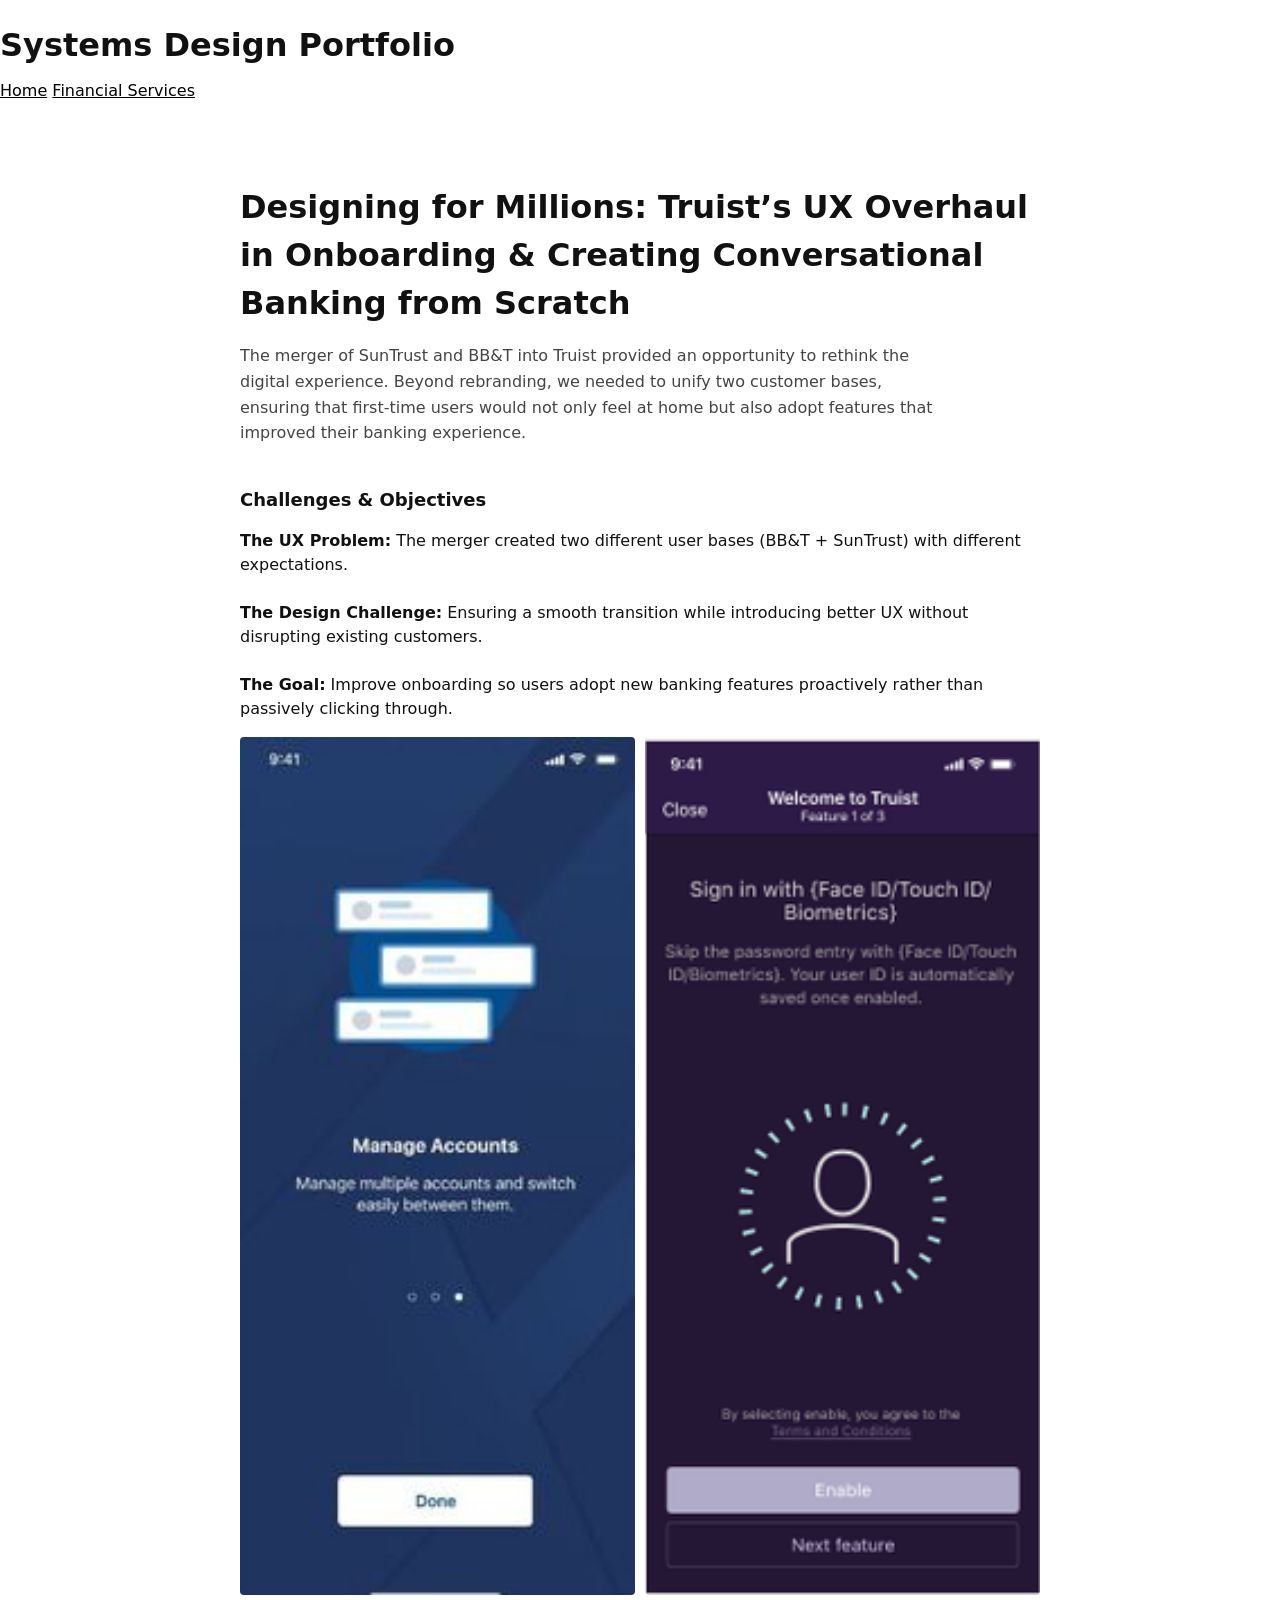
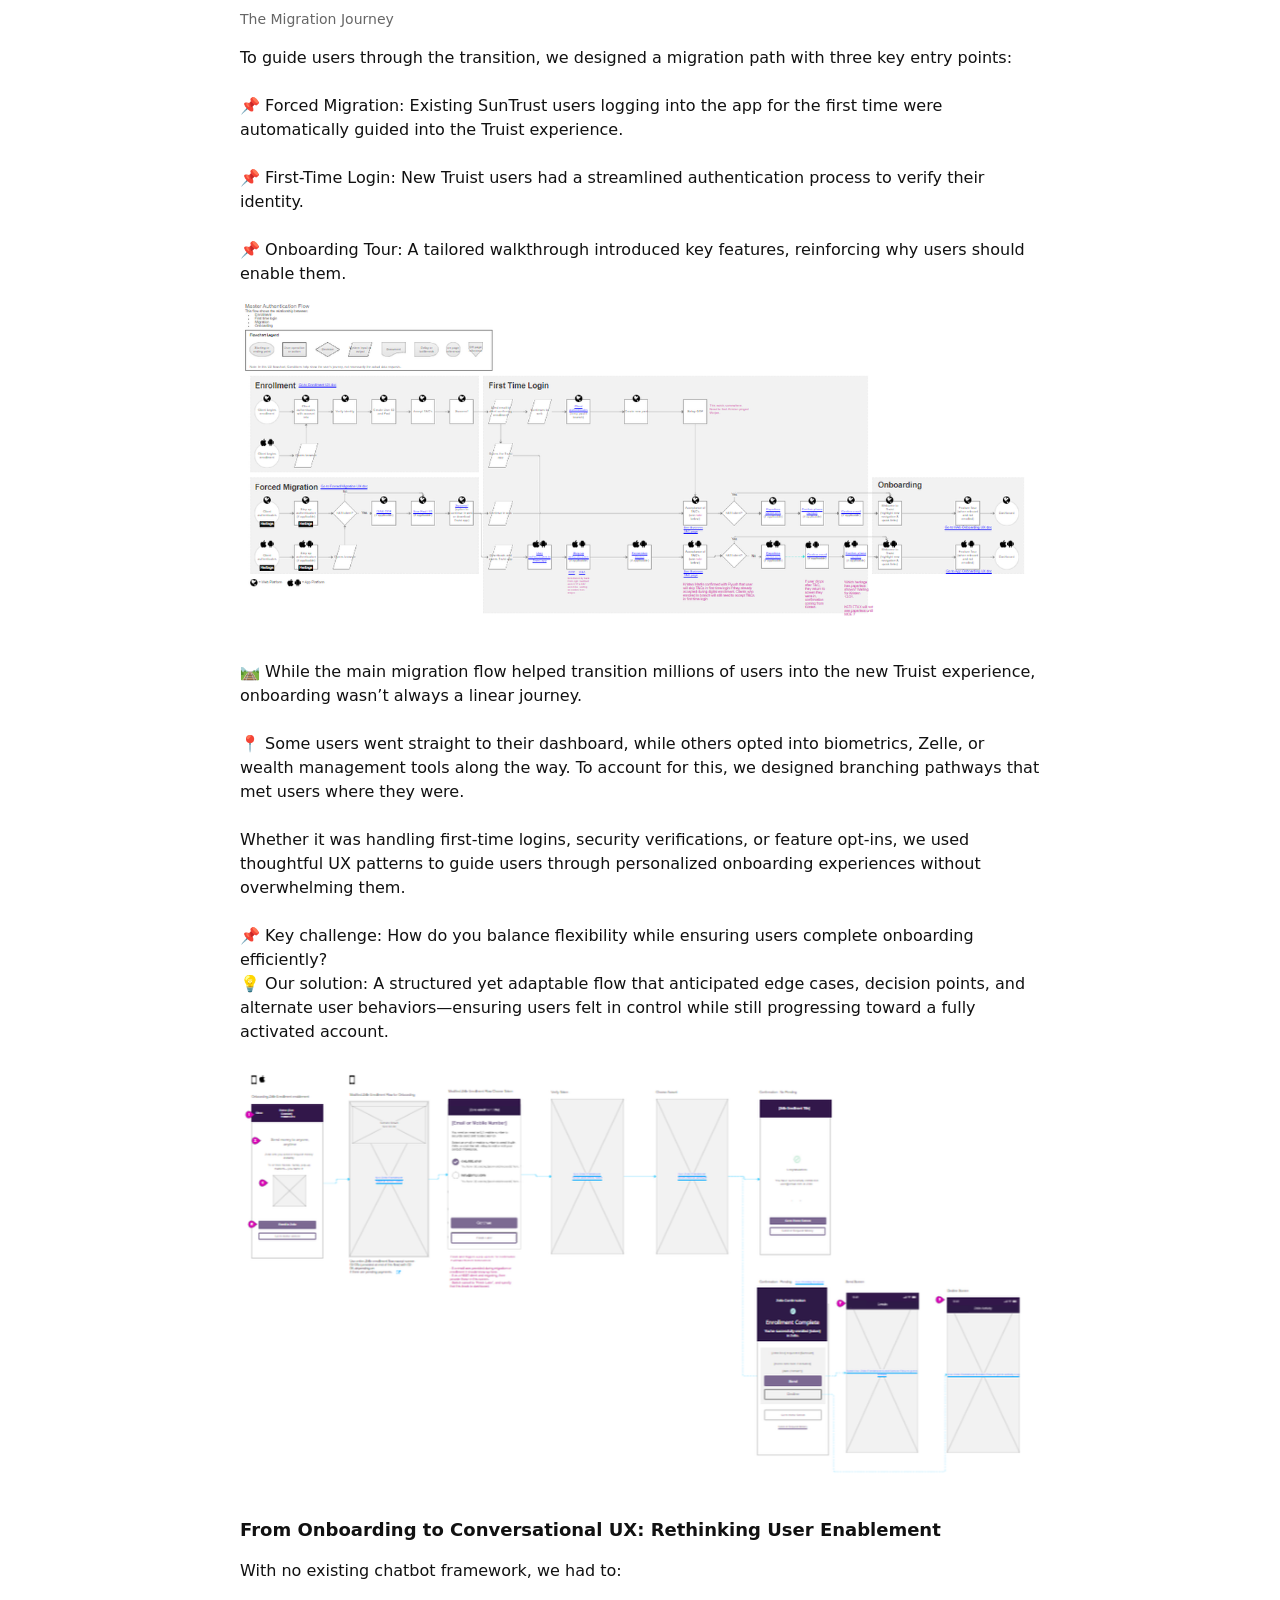
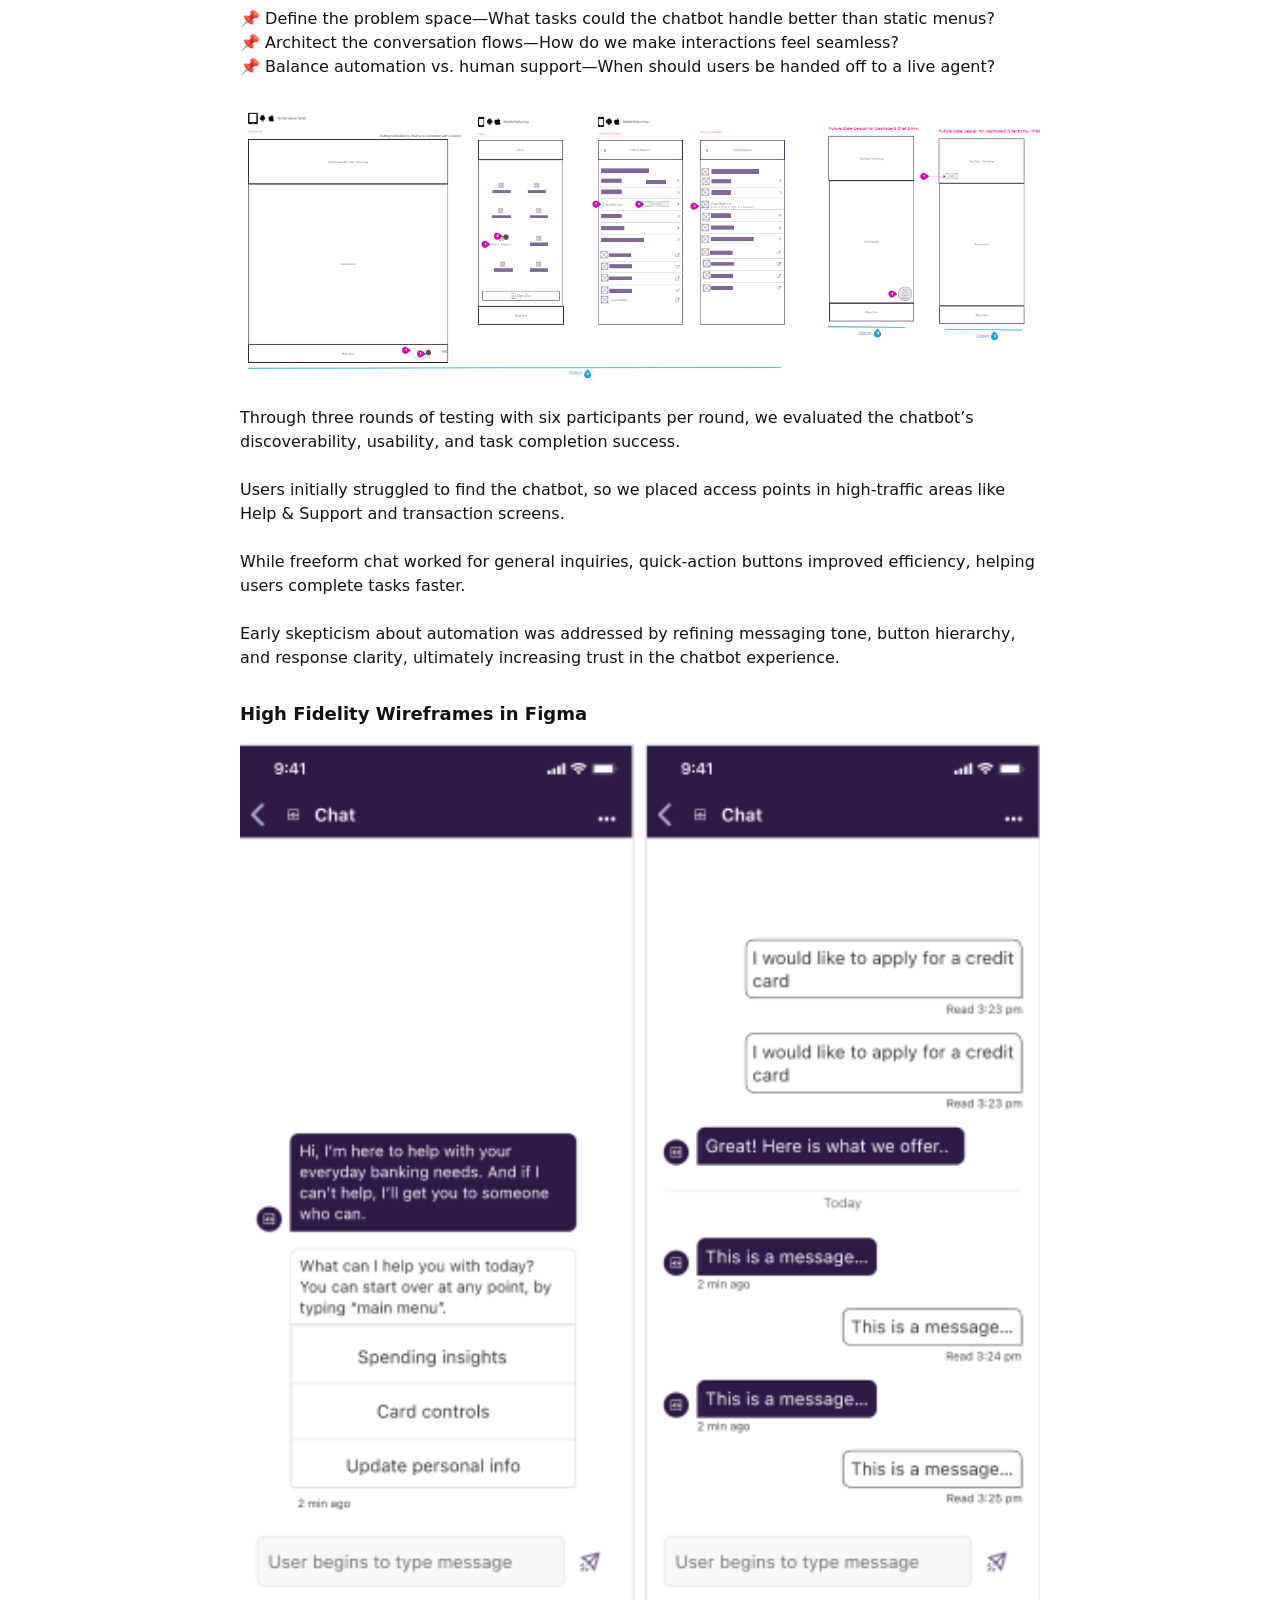
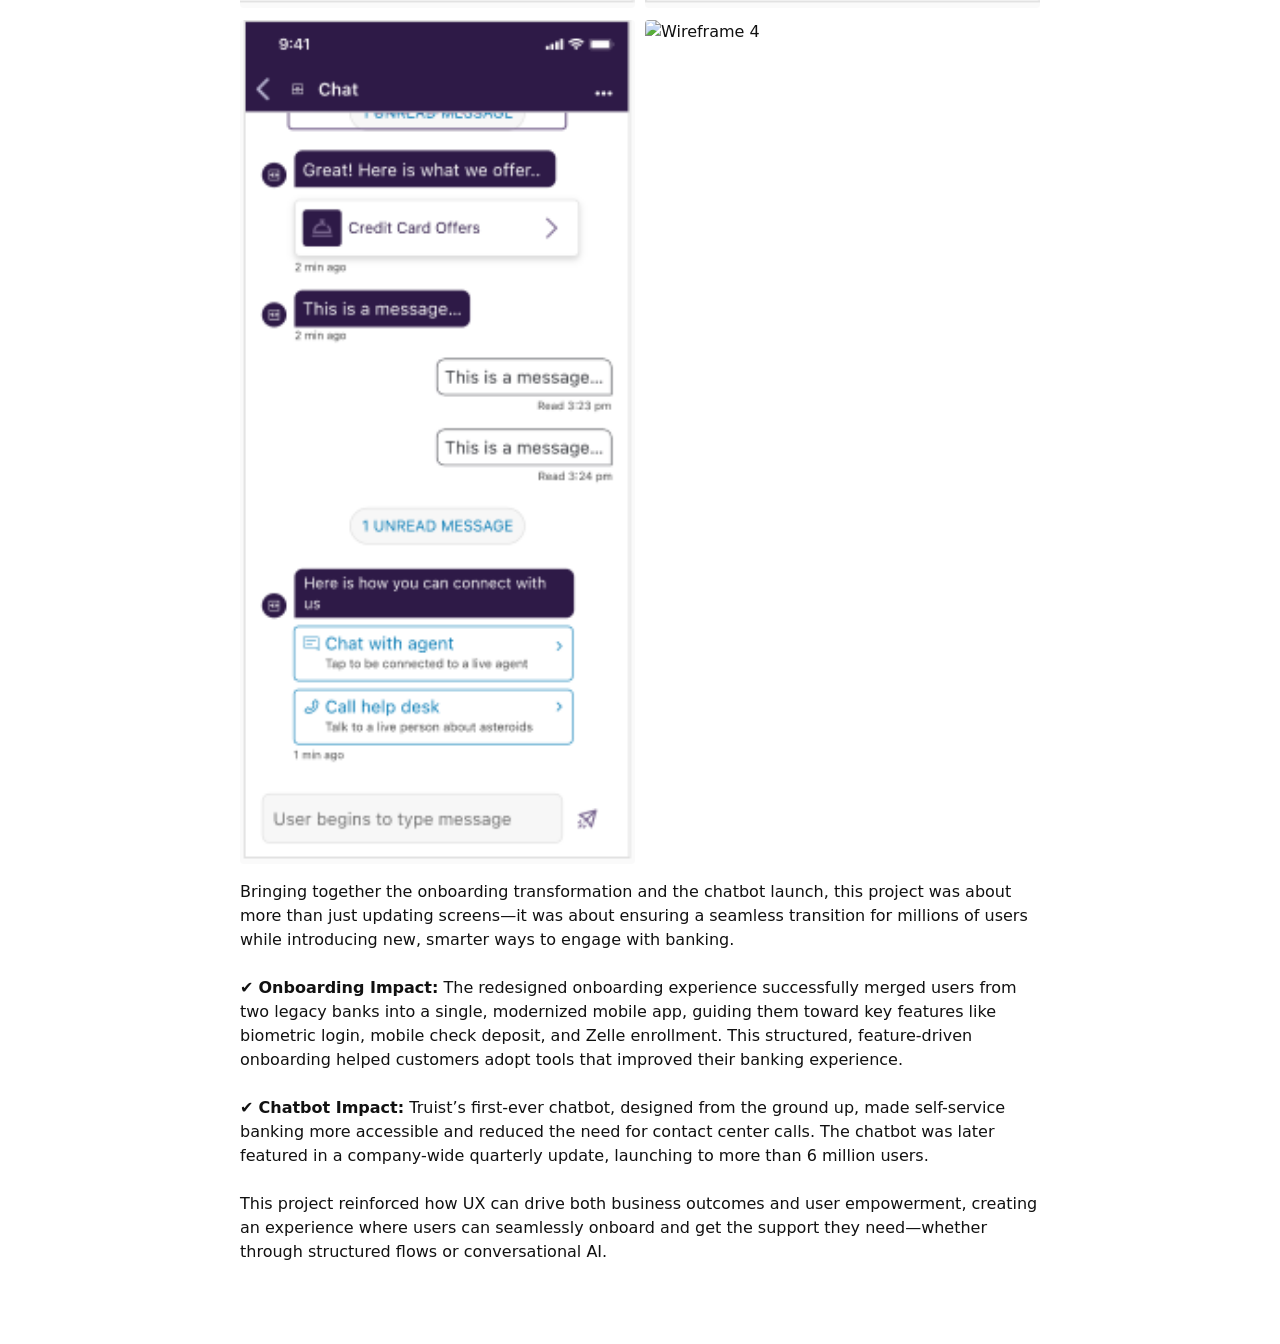
==== finserv.html @ 2030a307 "Add Truist case study structure and navigation boilerplate" ====
<!doctype html>
<html lang="en">
<head>
  <meta charset="utf-8" />
  <meta name="viewport" content="width=device-width, initial-scale=1" />
  <title>Systems Design Portfolio</title>
  <link rel="stylesheet" href="style.css" />
</head>

<body>

  <!-- GLOBAL NAV -->
  <header class="site-header">
    <div class="nav-container">
      <h1 class="logo">Systems Design Portfolio</h1>

      <nav class="nav">
        <a href="index.html">Home</a>
        <a href="finserv.html">Financial Services</a>
      </nav>
    </div>
  </header>

  <main class="container">

    <!-- TITLE -->
    <header>
      <h1>
        Designing for Millions: Truist’s UX Overhaul in Onboarding & Creating Conversational Banking from Scratch
      </h1>

      <p class="subtitle">
        The merger of SunTrust and BB&T into Truist provided an opportunity to rethink the digital experience. Beyond rebranding, we needed to unify two customer bases, ensuring that first-time users would not only feel at home but also adopt features that improved their banking experience.
      </p>
    </header>

    <!-- CHALLENGES -->
    <section>
      <h2>Challenges & Objectives</h2>

      <p>
        <strong>The UX Problem:</strong> The merger created two different user bases (BB&T + SunTrust) with different expectations.<br><br>

        <strong>The Design Challenge:</strong> Ensuring a smooth transition while introducing better UX without disrupting existing customers.<br><br>

        <strong>The Goal:</strong> Improve onboarding so users adopt new banking features proactively rather than passively clicking through.
      </p>
    </section>

    <!-- MIGRATION IMAGES -->
    <section>
      <div class="image-row">
        <img src="images/t4.PNG" alt="Truist migration flow 1">
        <img src="images/t5.PNG" alt="Truist migration flow 2">
      </div>

      <p class="muted">
        The Migration Journey
      </p>

      <p>
        To guide users through the transition, we designed a migration path with three key entry points:
        <br><br>
        📌 Forced Migration: Existing SunTrust users logging into the app for the first time were automatically guided into the Truist experience.<br><br>
        📌 First-Time Login: New Truist users had a streamlined authentication process to verify their identity.<br><br>
        📌 Onboarding Tour: A tailored walkthrough introduced key features, reinforcing why users should enable them.
      </p>
    </section>

    <!-- FULL WIDTH IMAGE -->
    <section>
      <img src="images/t6.PNG" alt="Migration system overview">

      <p>
        🛤️ While the main migration flow helped transition millions of users into the new Truist experience, onboarding wasn’t always a linear journey.

        <br><br>

        📍 Some users went straight to their dashboard, while others opted into biometrics, Zelle, or wealth management tools along the way.
        To account for this, we designed branching pathways that met users where they were.

        <br><br>

        Whether it was handling first-time logins, security verifications, or feature opt-ins, we used thoughtful UX patterns to guide users through personalized onboarding experiences without overwhelming them.

        <br><br>

        📌 Key challenge: How do you balance flexibility while ensuring users complete onboarding efficiently?<br>
        💡 Our solution: A structured yet adaptable flow that anticipated edge cases, decision points, and alternate user behaviors—ensuring users felt in control while still progressing toward a fully activated account.
      </p>
    </section>

    <!-- CHATBOT SECTION -->
    <section>
      <img src="images/t7.PNG" alt="Chatbot UX flow">

      <h2>From Onboarding to Conversational UX: Rethinking User Enablement</h2>

      <p>
        With no existing chatbot framework, we had to:
        <br><br>
        📌 Define the problem space—What tasks could the chatbot handle better than static menus?<br>
        📌 Architect the conversation flows—How do we make interactions feel seamless?<br>
        📌 Balance automation vs. human support—When should users be handed off to a live agent?
      </p>
    </section>

    <!-- TESTING -->
    <section>
      <img src="images/t8.PNG" alt="Chatbot testing insights">

      <p>
        Through three rounds of testing with six participants per round, we evaluated the chatbot’s discoverability, usability, and task completion success.
        <br><br>

        Users initially struggled to find the chatbot, so we placed access points in high-traffic areas like Help & Support and transaction screens.

        <br><br>

        While freeform chat worked for general inquiries, quick-action buttons improved efficiency, helping users complete tasks faster.

        <br><br>

        Early skepticism about automation was addressed by refining messaging tone, button hierarchy, and response clarity, ultimately increasing trust in the chatbot experience.
      </p>
    </section>

    <!-- WIREFRAMES -->
    <section>
      <h2>High Fidelity Wireframes in Figma</h2>

      <div class="image-row">
        <img src="images/t9.PNG" alt="Wireframe 1">
        <img src="images/t10.PNG" alt="Wireframe 2">
      </div>

      <div class="image-row">
        <img src="images/t11.PNG" alt="Wireframe 3">
        <img src="images/t12.PNG" alt="Wireframe 4">
      </div>
    </section>

    <!-- FINAL IMPACT -->
    <section>
      <p>
        Bringing together the onboarding transformation and the chatbot launch, this project was about more than just updating screens—it was about ensuring a seamless transition for millions of users while introducing new, smarter ways to engage with banking.
        <br><br>

        ✔️ <strong>Onboarding Impact:</strong> The redesigned onboarding experience successfully merged users from two legacy banks into a single, modernized mobile app, guiding them toward key features like biometric login, mobile check deposit, and Zelle enrollment. This structured, feature-driven onboarding helped customers adopt tools that improved their banking experience.
        <br><br>

        ✔️ <strong>Chatbot Impact:</strong> Truist’s first-ever chatbot, designed from the ground up, made self-service banking more accessible and reduced the need for contact center calls. The chatbot was later featured in a company-wide quarterly update, launching to more than 6 million users.
        <br><br>

        This project reinforced how UX can drive both business outcomes and user empowerment, creating an experience where users can seamlessly onboard and get the support they need—whether through structured flows or conversational AI.
      </p>
    </section>

  </main>

</body>
</html>
---- style.css ----
body {
  font-family: system-ui, -apple-system, Segoe UI, Roboto, sans-serif;
  margin: 0;
  line-height: 1.5;
  color: #111;
  background: #fff;
}

/* =========================
   MAIN LAYOUT
   ========================= */
.container {
  max-width: 800px;
  margin: 80px auto;
  padding: 0 20px;
}

/* =========================
   IMAGES (global behavior)
   ========================= */
img {
  max-width: 100%;
  height: auto;
  display: block;
}

/* hero image spacing */
header img {
  margin-top: 20px;
  margin-bottom: 10px;
}

/* =========================
   TRUIST / MULTI-IMAGE ROW
   ========================= */
.image-row {
  display: flex;
  gap: 10px;
  margin: 12px 0;
}

/* each image shares row space */
.image-row img {
  flex: 1;
  max-width: 100%;
  height: auto;
  object-fit: cover;
  border-radius: 4px; /* optional polish */
}

/* responsive stack on mobile */
@media (max-width: 600px) {
  .image-row {
    flex-direction: column;
  }
}

/* =========================
   TYPOGRAPHY
   ========================= */

h1 {
  font-size: 32px;
  margin-bottom: 10px;
}

.subtitle {
  color: #444;
  font-size: 16px;
  margin-bottom: 40px;
  max-width: 70ch;
  line-height: 1.6;
}

h2 {
  margin-top: 30px;
  font-size: 18px;
}

/* =========================
   LISTS
   ========================= */

ul {
  padding-left: 20px;
}

li {
  margin-bottom: 10px;
}

/* =========================
   TEXT UTILITIES
   ========================= */

.caption {
  font-size: 13px;
  color: #666;
  margin-top: 6px;
  margin-bottom: 30px;
}

.muted {
  color: #666;
  font-size: 14px;
}

/* =========================
   LINKS
   ========================= */

a {
  color: #000;
  text-decoration: underline;
}

a:hover {
  opacity: 0.7;
}
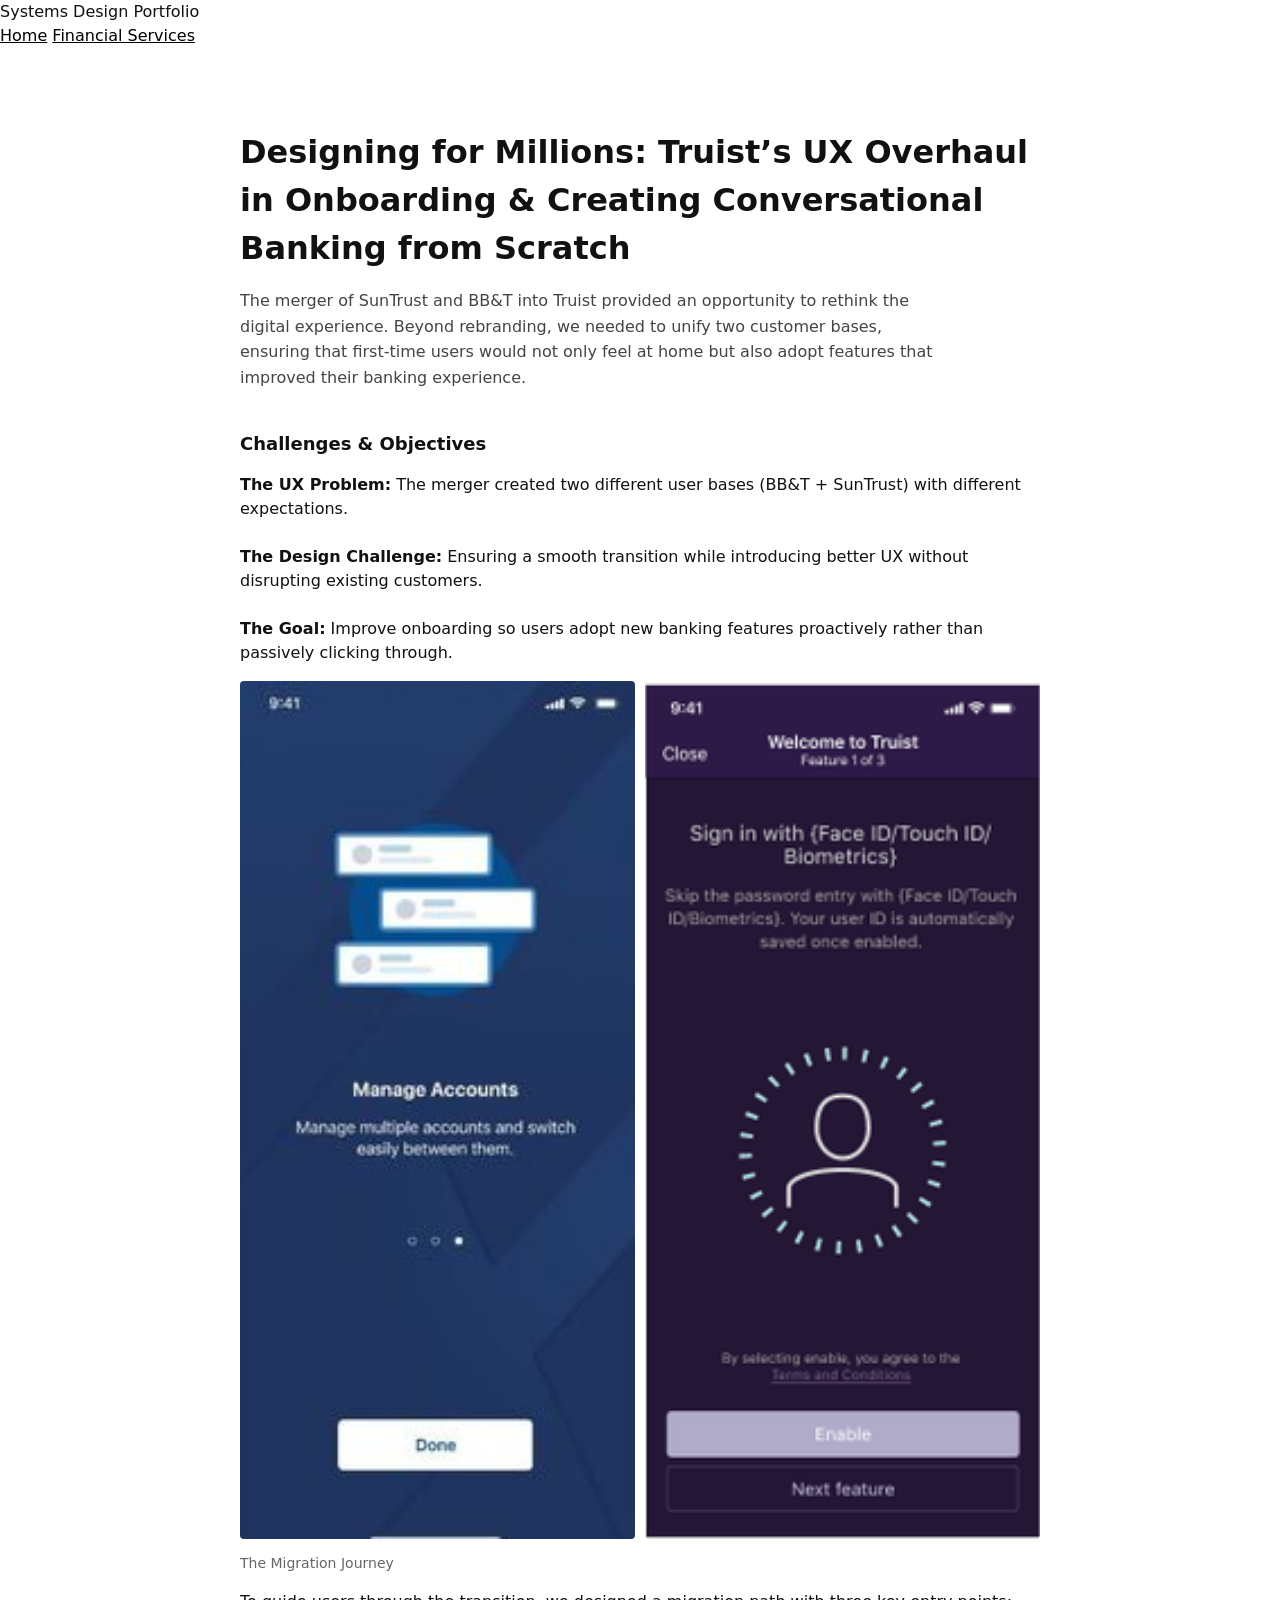
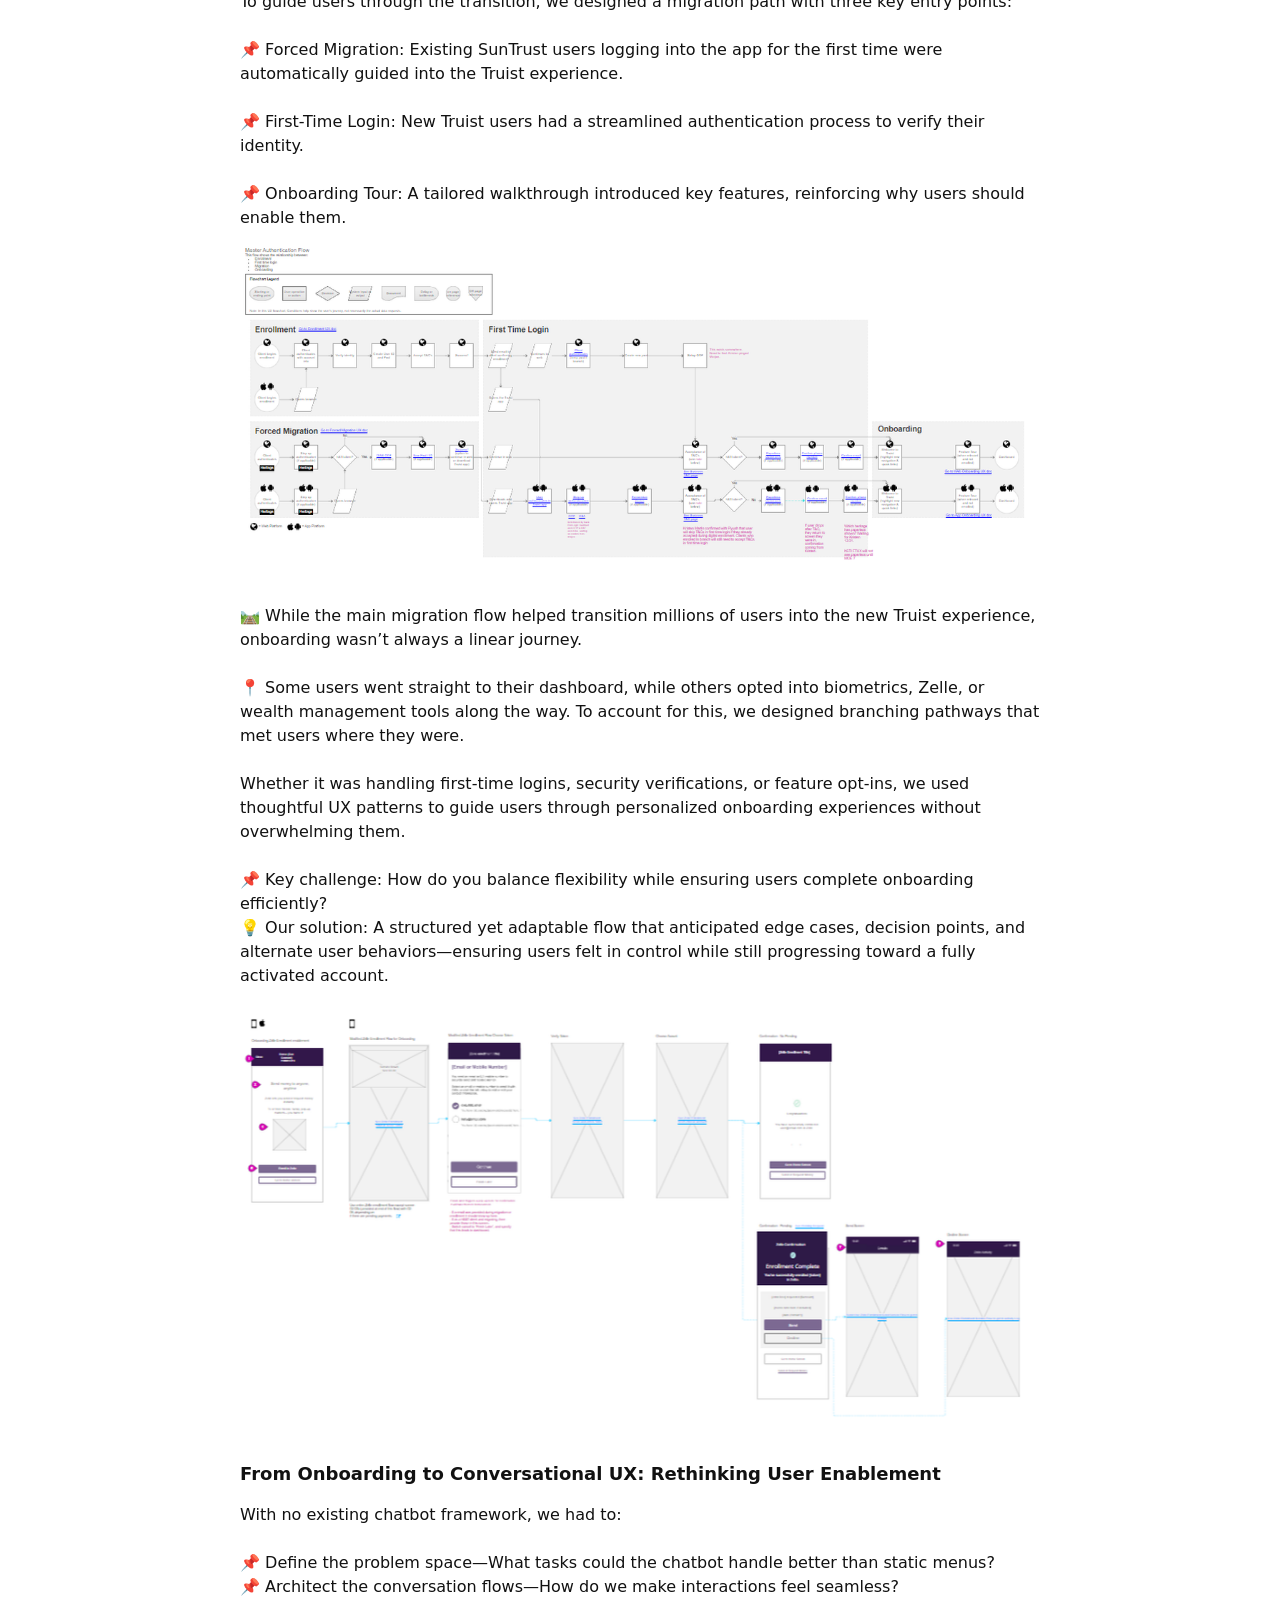
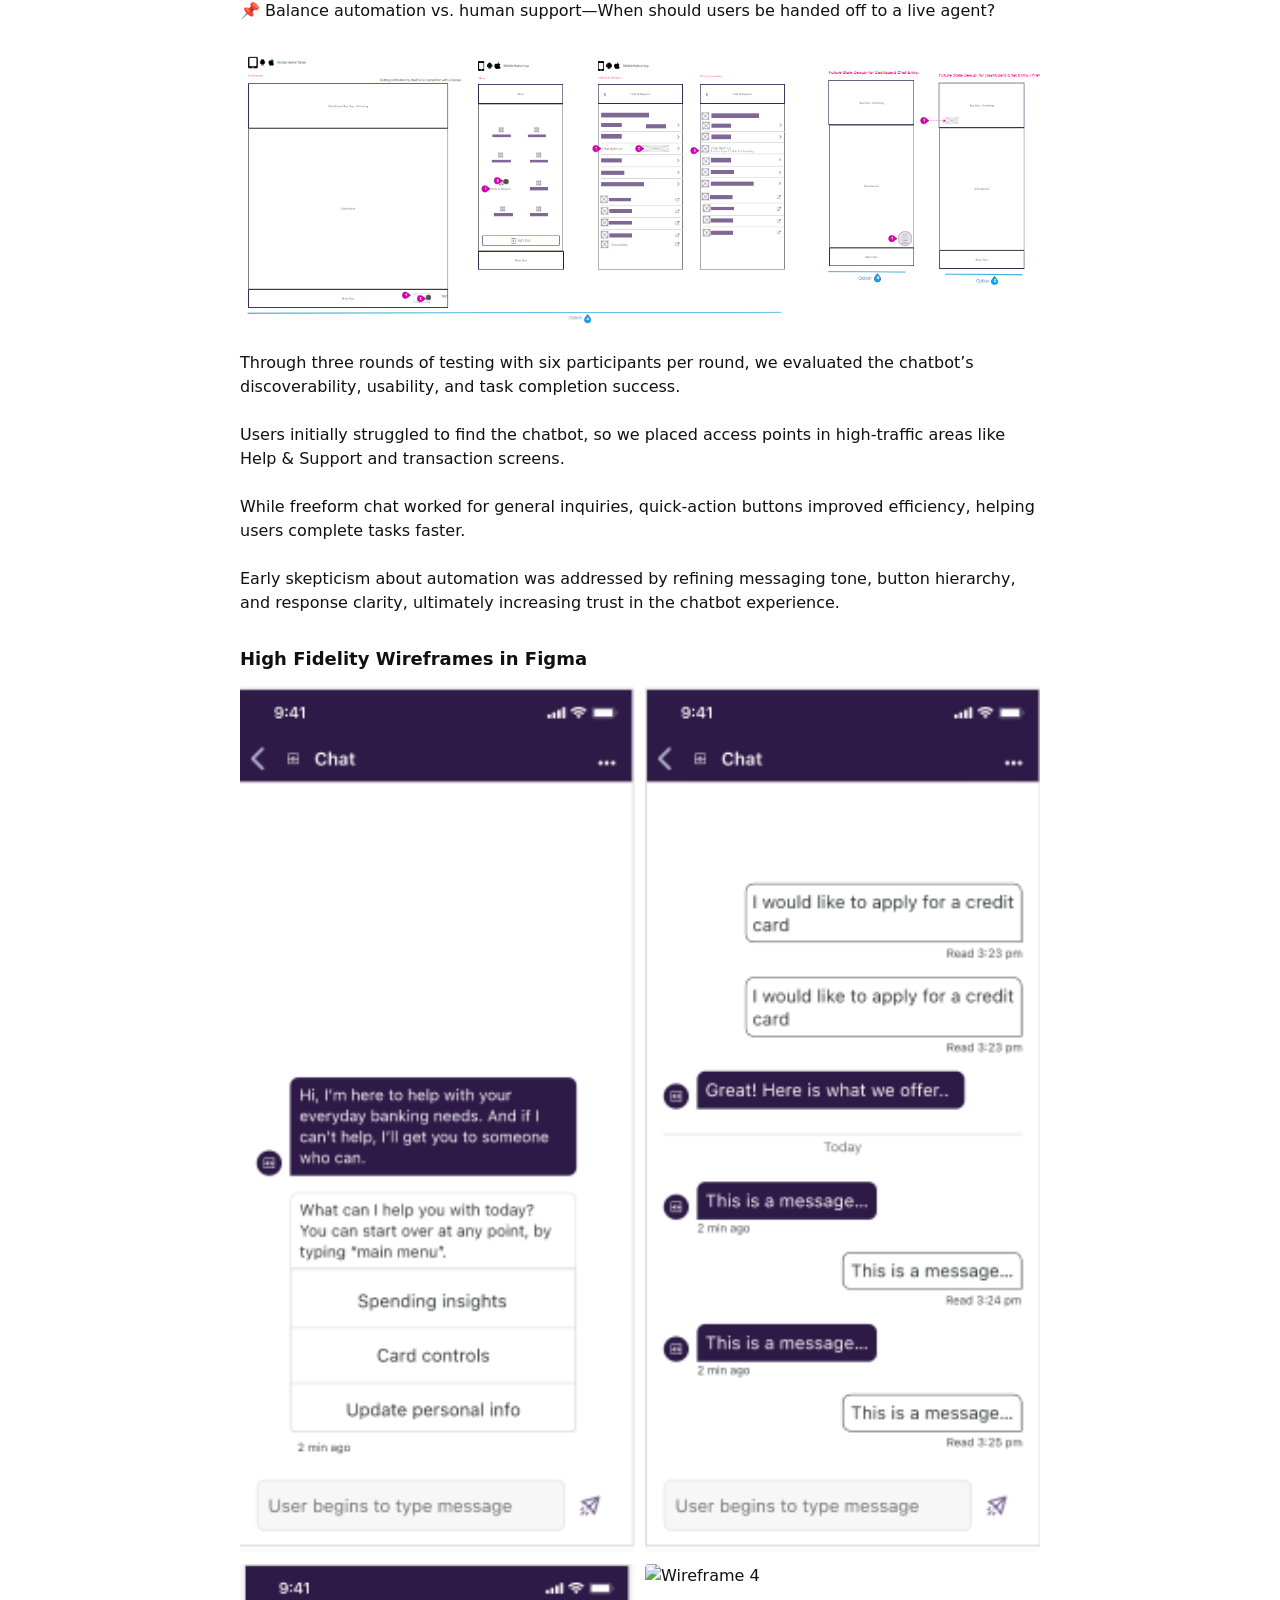
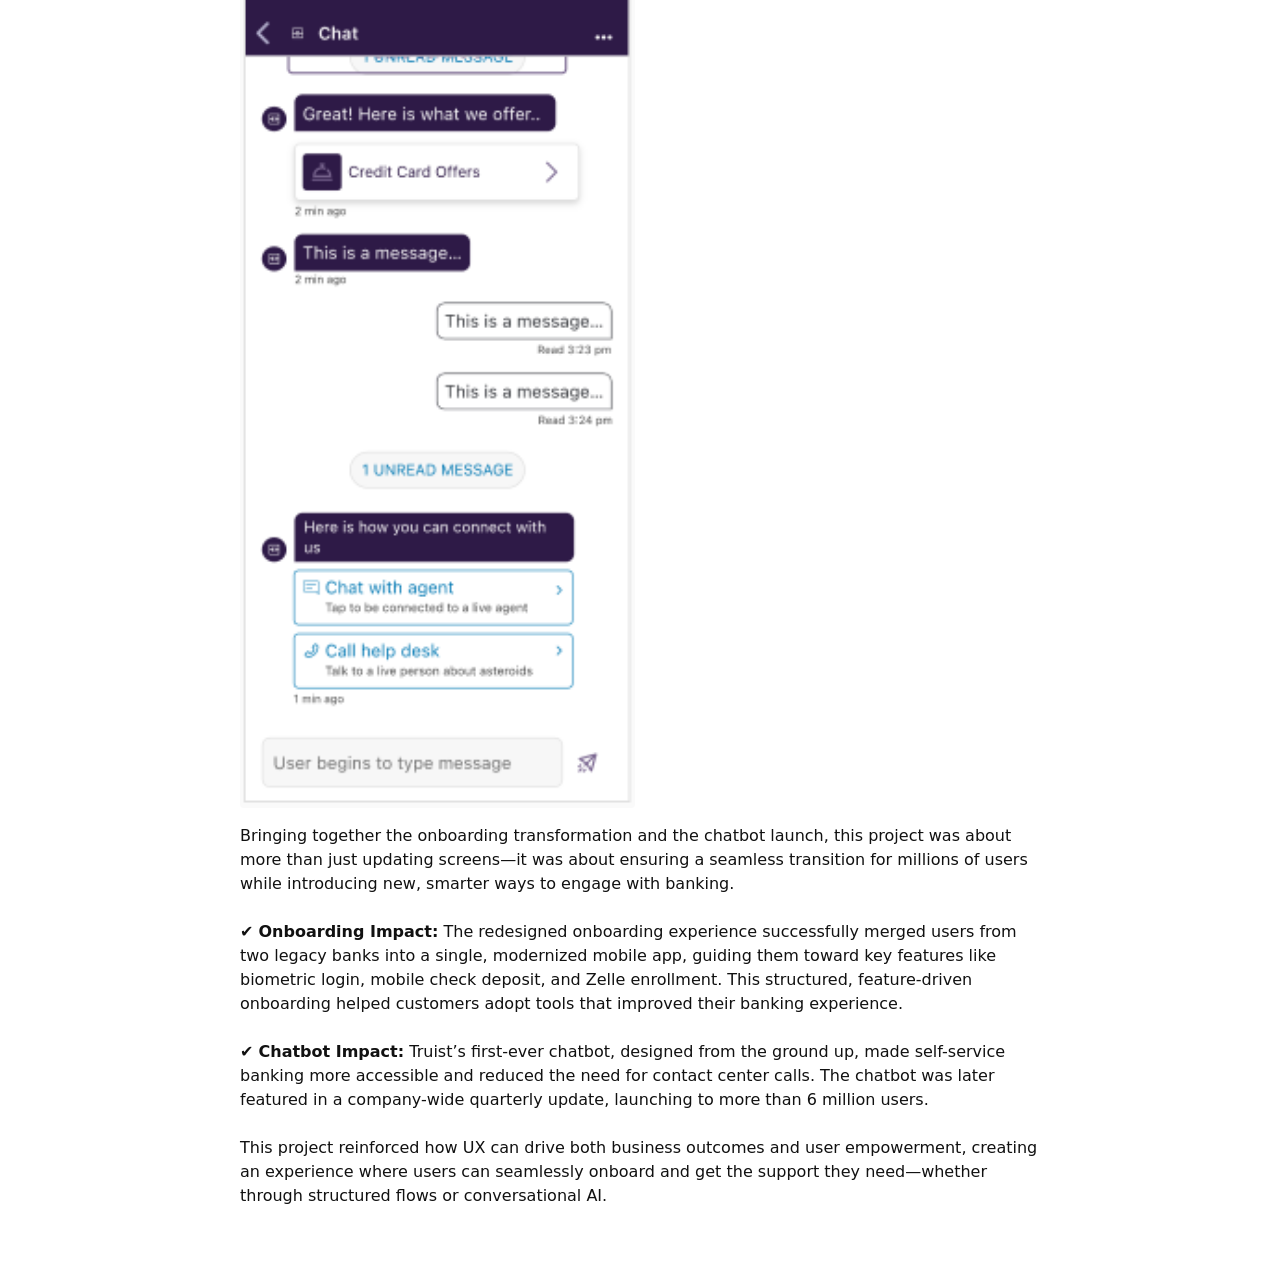
==== commit 9cebc1b7: "Add Truist case study structure and navigation boilerplate" ====
--- a/finserv.html
+++ b/finserv.html
@@ -11,15 +11,17 @@
 
   <!-- GLOBAL NAV -->
   <header class="site-header">
-    <div class="nav-container">
-      <h1 class="logo">Systems Design Portfolio</h1>
+  <div class="nav-container">
 
-      <nav class="nav">
-        <a href="index.html">Home</a>
-        <a href="finserv.html">Financial Services</a>
-      </nav>
-    </div>
-  </header>
+    <div class="logo">Systems Design Portfolio</div>
+
+    <nav class="nav">
+      <a href="index.html">Home</a>
+      <a href="finserv.html">Financial Services</a>
+    </nav>
+
+  </div>
+</header>
 
   <main class="container">
 
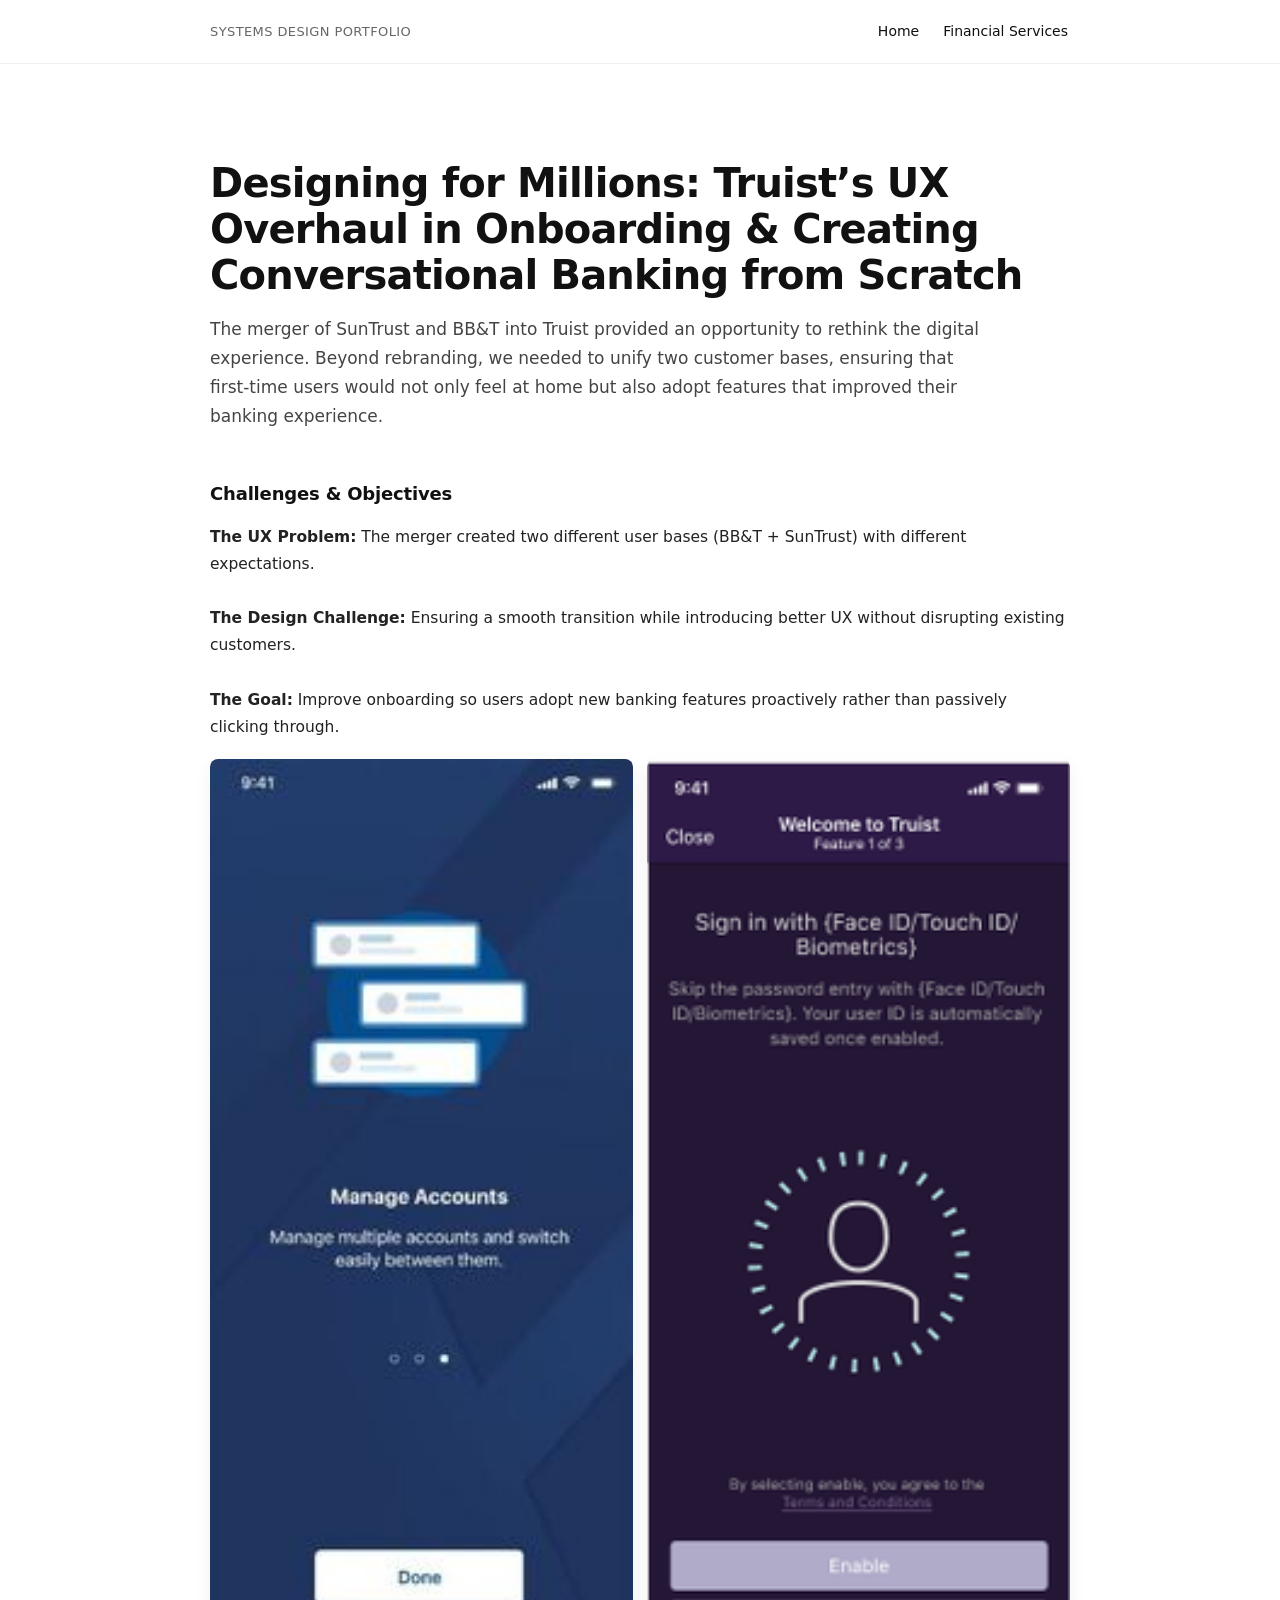
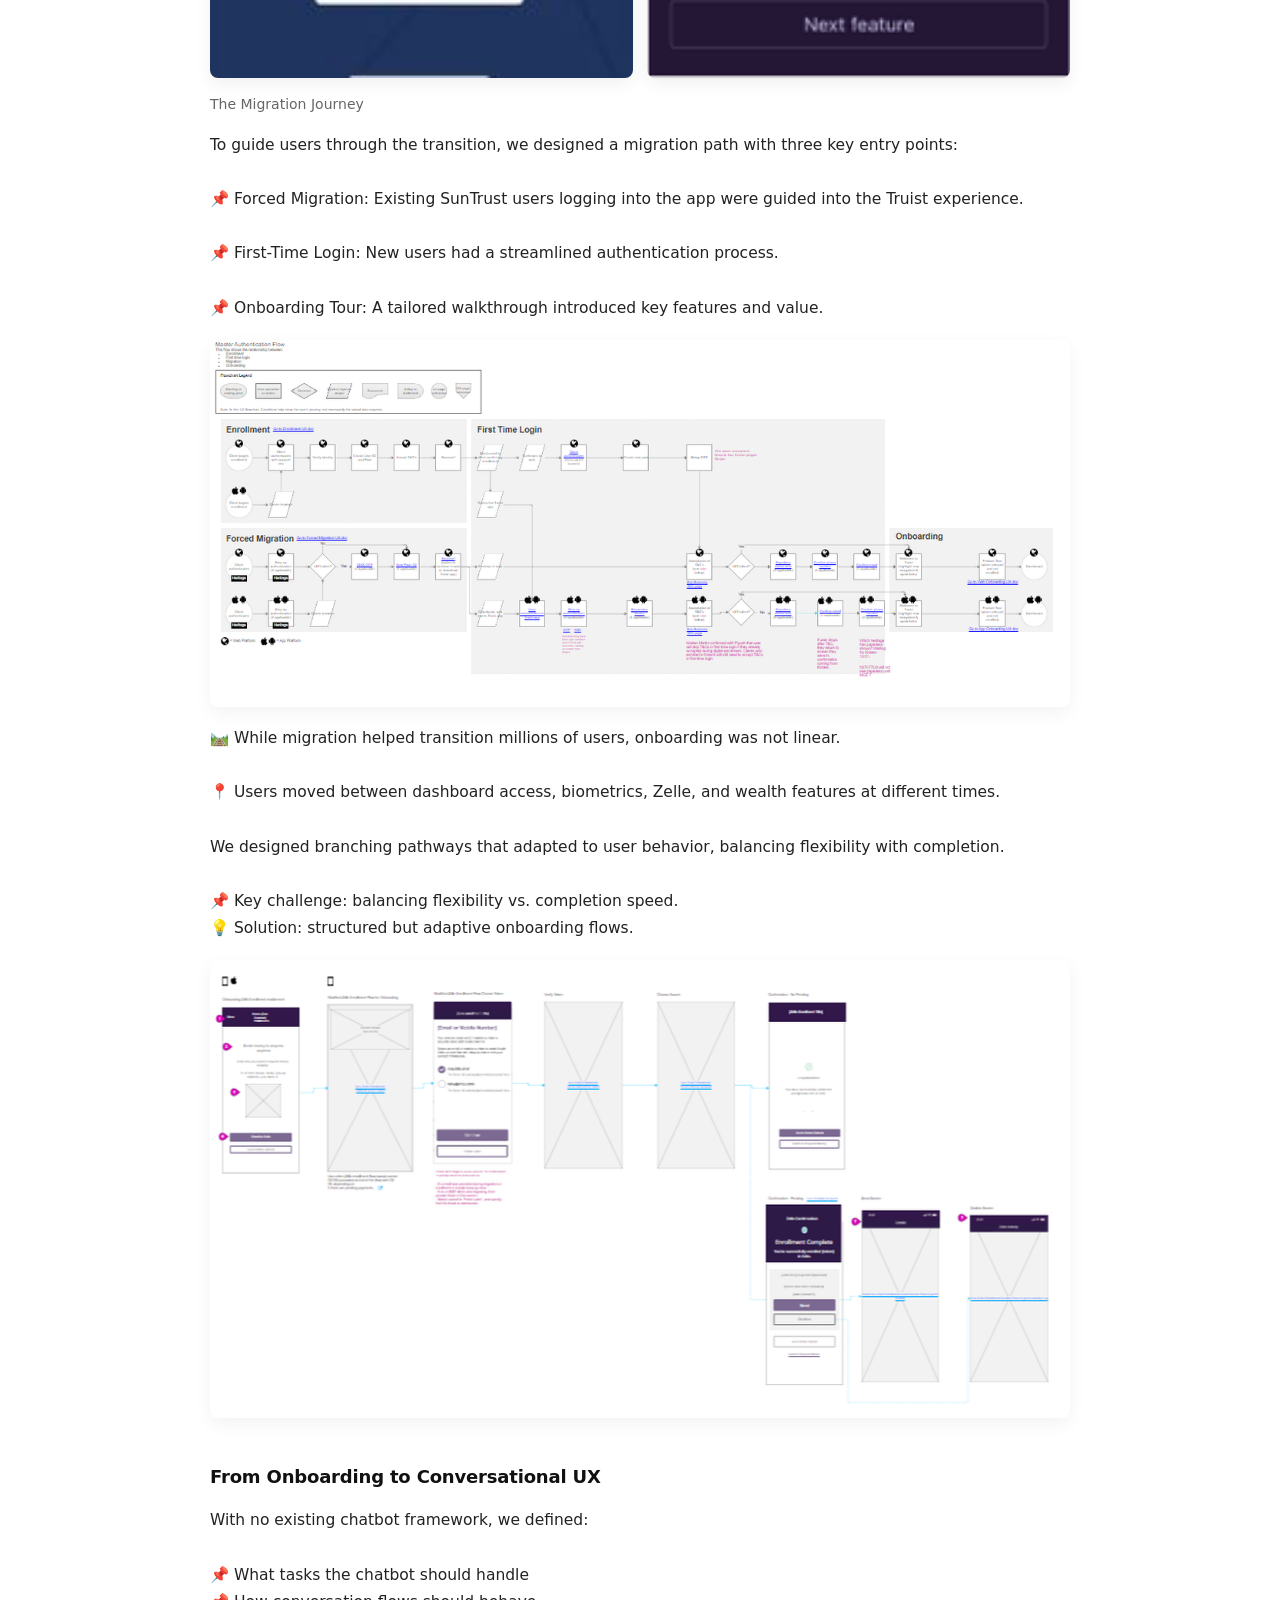
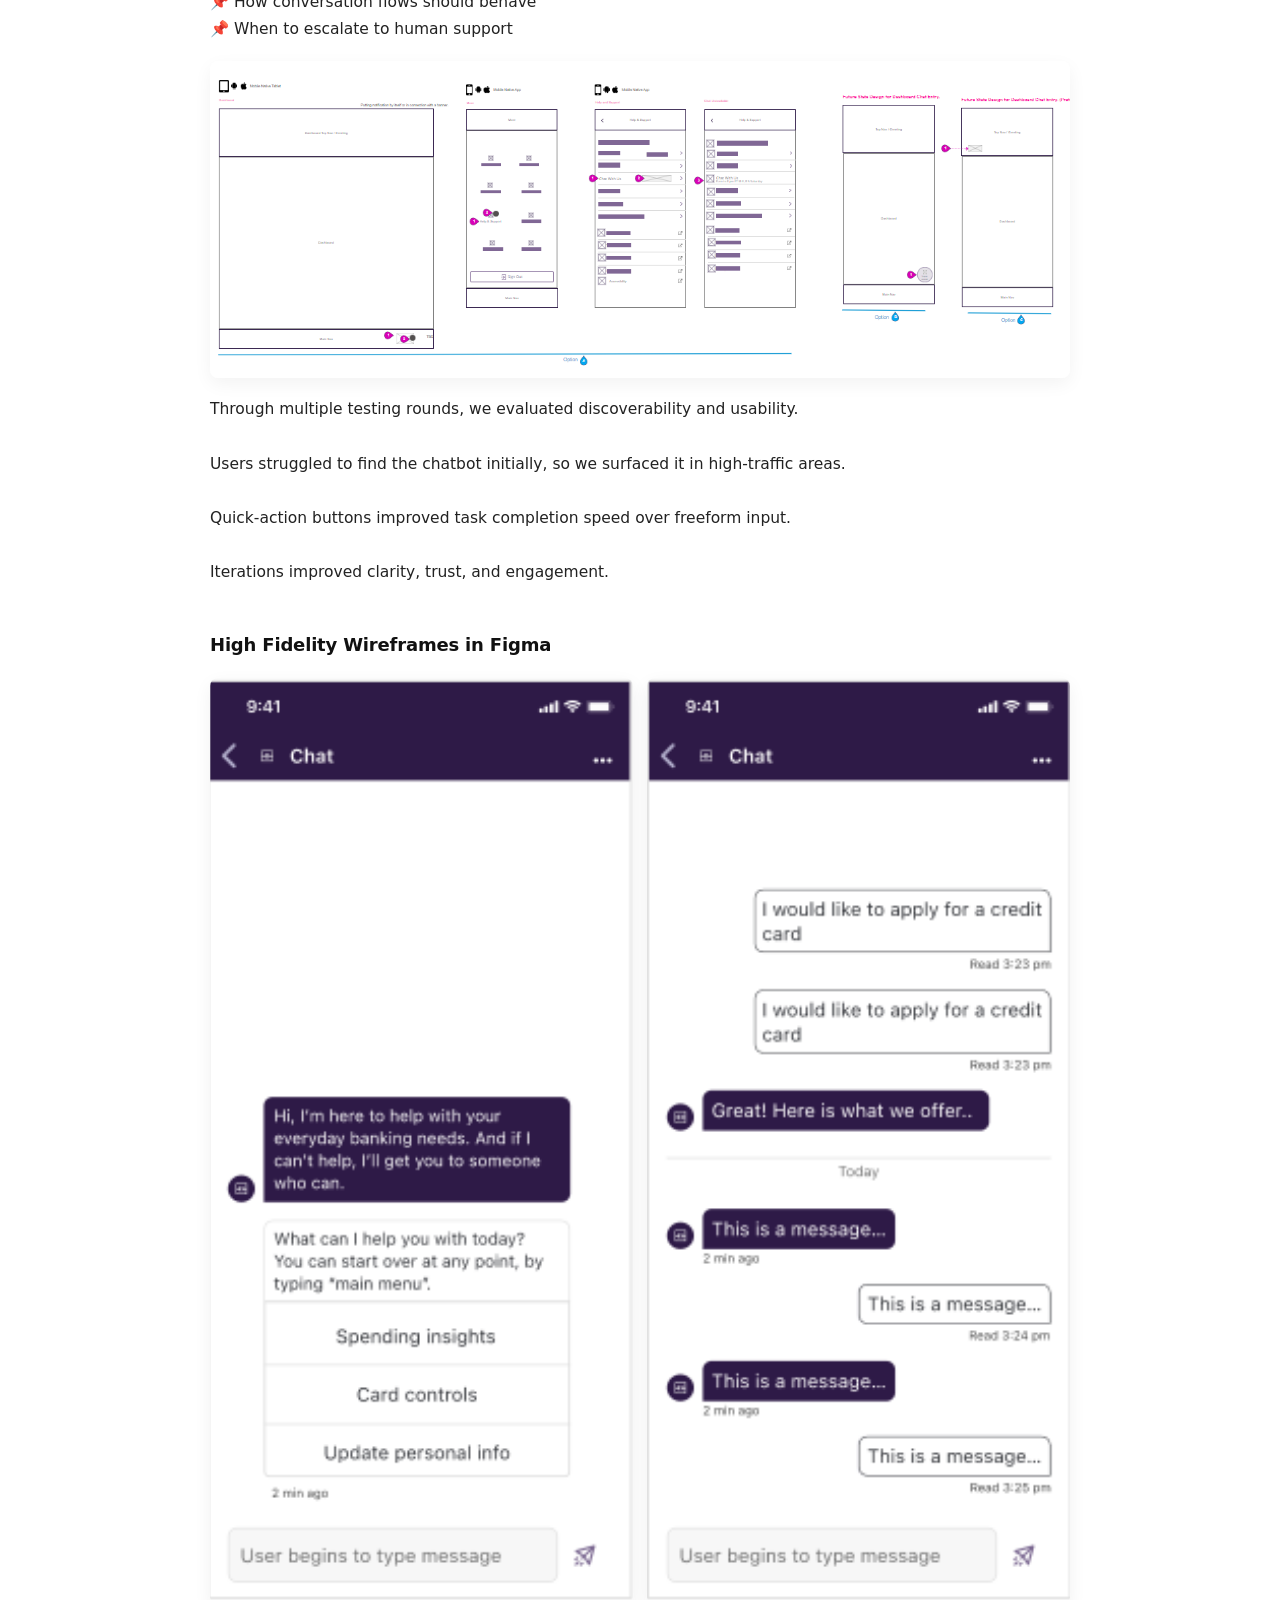
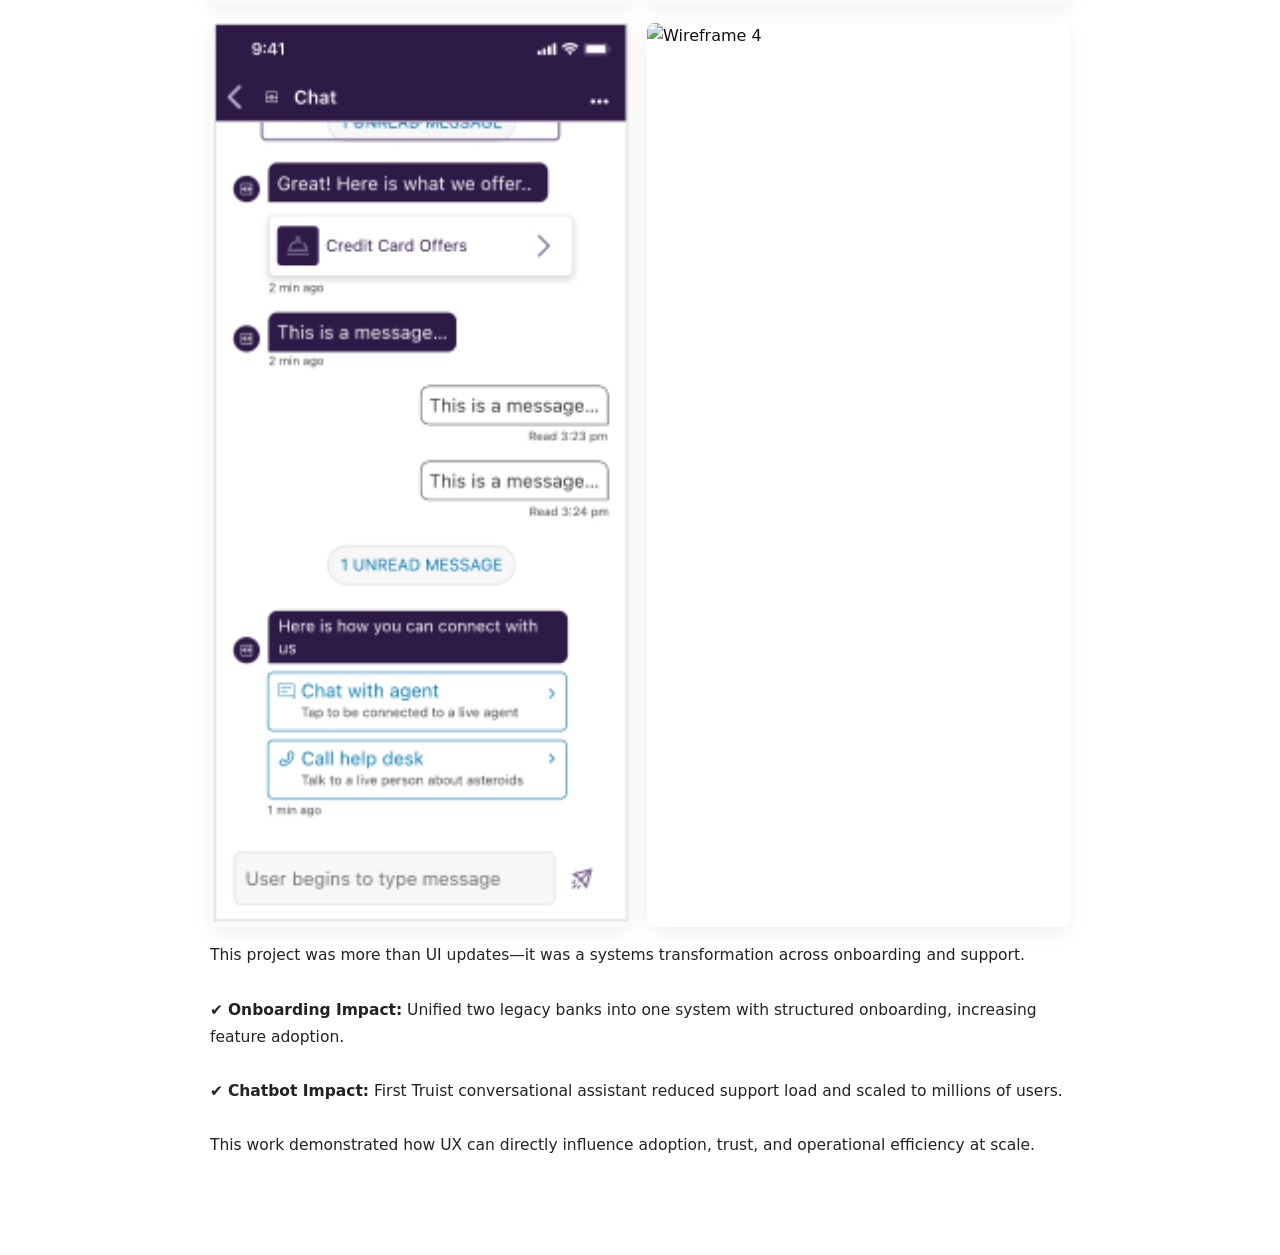
==== commit 4a79e25e: "Add Truist case study structure and navigation boilerplate" ====
--- a/finserv.html
+++ b/finserv.html
@@ -3,7 +3,7 @@
 <head>
   <meta charset="utf-8" />
   <meta name="viewport" content="width=device-width, initial-scale=1" />
-  <title>Systems Design Portfolio</title>
+  <title>Financial Services — Truist Case Study</title>
   <link rel="stylesheet" href="style.css" />
 </head>
 
@@ -11,21 +11,21 @@
 
   <!-- GLOBAL NAV -->
   <header class="site-header">
-  <div class="nav-container">
+    <div class="nav-container">
 
-    <div class="logo">Systems Design Portfolio</div>
+      <div class="logo">Systems Design Portfolio</div>
 
-    <nav class="nav">
-      <a href="index.html">Home</a>
-      <a href="finserv.html">Financial Services</a>
-    </nav>
+      <nav class="nav">
+        <a href="index.html">Home</a>
+        <a href="finserv.html">Financial Services</a>
+      </nav>
 
-  </div>
-</header>
+    </div>
+  </header>
 
   <main class="container">
 
-    <!-- TITLE -->
+    <!-- HERO -->
     <header>
       <h1>
         Designing for Millions: Truist’s UX Overhaul in Onboarding & Creating Conversational Banking from Scratch
@@ -49,81 +49,79 @@
       </p>
     </section>
 
-    <!-- MIGRATION IMAGES -->
+    <!-- MIGRATION -->
     <section>
       <div class="image-row">
-        <img src="images/t4.PNG" alt="Truist migration flow 1">
-        <img src="images/t5.PNG" alt="Truist migration flow 2">
+        <img class="img-80" src="images/t4.PNG" alt="Migration flow 1">
+        <img class="img-80" src="images/t5.PNG" alt="Migration flow 2">
       </div>
 
-      <p class="muted">
-        The Migration Journey
-      </p>
+      <p class="muted">The Migration Journey</p>
 
       <p>
         To guide users through the transition, we designed a migration path with three key entry points:
         <br><br>
-        📌 Forced Migration: Existing SunTrust users logging into the app for the first time were automatically guided into the Truist experience.<br><br>
-        📌 First-Time Login: New Truist users had a streamlined authentication process to verify their identity.<br><br>
-        📌 Onboarding Tour: A tailored walkthrough introduced key features, reinforcing why users should enable them.
+        📌 Forced Migration: Existing SunTrust users logging into the app were guided into the Truist experience.<br><br>
+        📌 First-Time Login: New users had a streamlined authentication process.<br><br>
+        📌 Onboarding Tour: A tailored walkthrough introduced key features and value.
       </p>
     </section>
 
-    <!-- FULL WIDTH IMAGE -->
+    <!-- ADAPTIVE FLOW -->
     <section>
-      <img src="images/t6.PNG" alt="Migration system overview">
+      <img class="img-80" src="images/t6.PNG" alt="Adaptive onboarding flow">
 
       <p>
-        🛤️ While the main migration flow helped transition millions of users into the new Truist experience, onboarding wasn’t always a linear journey.
+        🛤️ While migration helped transition millions of users, onboarding was not linear.
 
         <br><br>
 
-        📍 Some users went straight to their dashboard, while others opted into biometrics, Zelle, or wealth management tools along the way.
-        To account for this, we designed branching pathways that met users where they were.
+        📍 Users moved between dashboard access, biometrics, Zelle, and wealth features at different times.
 
         <br><br>
 
-        Whether it was handling first-time logins, security verifications, or feature opt-ins, we used thoughtful UX patterns to guide users through personalized onboarding experiences without overwhelming them.
+        We designed branching pathways that adapted to user behavior, balancing flexibility with completion.
 
         <br><br>
 
-        📌 Key challenge: How do you balance flexibility while ensuring users complete onboarding efficiently?<br>
-        💡 Our solution: A structured yet adaptable flow that anticipated edge cases, decision points, and alternate user behaviors—ensuring users felt in control while still progressing toward a fully activated account.
+        📌 Key challenge: balancing flexibility vs. completion speed.<br>
+        💡 Solution: structured but adaptive onboarding flows.
       </p>
     </section>
 
-    <!-- CHATBOT SECTION -->
+    <!-- CHATBOT -->
     <section>
-      <img src="images/t7.PNG" alt="Chatbot UX flow">
+      <img class="img-80" src="images/t7.PNG" alt="Chatbot design flow">
 
-      <h2>From Onboarding to Conversational UX: Rethinking User Enablement</h2>
+      <h2>From Onboarding to Conversational UX</h2>
 
       <p>
-        With no existing chatbot framework, we had to:
+        With no existing chatbot framework, we defined:
         <br><br>
-        📌 Define the problem space—What tasks could the chatbot handle better than static menus?<br>
-        📌 Architect the conversation flows—How do we make interactions feel seamless?<br>
-        📌 Balance automation vs. human support—When should users be handed off to a live agent?
+        📌 What tasks the chatbot should handle<br>
+        📌 How conversation flows should behave<br>
+        📌 When to escalate to human support
       </p>
     </section>
 
     <!-- TESTING -->
     <section>
-      <img src="images/t8.PNG" alt="Chatbot testing insights">
+      <img class="img-80" src="images/t8.PNG" alt="Testing insights">
 
       <p>
-        Through three rounds of testing with six participants per round, we evaluated the chatbot’s discoverability, usability, and task completion success.
-        <br><br>
-
-        Users initially struggled to find the chatbot, so we placed access points in high-traffic areas like Help & Support and transaction screens.
+        Through multiple testing rounds, we evaluated discoverability and usability.
 
         <br><br>
 
-        While freeform chat worked for general inquiries, quick-action buttons improved efficiency, helping users complete tasks faster.
+        Users struggled to find the chatbot initially, so we surfaced it in high-traffic areas.
 
         <br><br>
 
-        Early skepticism about automation was addressed by refining messaging tone, button hierarchy, and response clarity, ultimately increasing trust in the chatbot experience.
+        Quick-action buttons improved task completion speed over freeform input.
+
+        <br><br>
+
+        Iterations improved clarity, trust, and engagement.
       </p>
     </section>
 
@@ -132,29 +130,32 @@
       <h2>High Fidelity Wireframes in Figma</h2>
 
       <div class="image-row">
-        <img src="images/t9.PNG" alt="Wireframe 1">
-        <img src="images/t10.PNG" alt="Wireframe 2">
+        <img class="img-80" src="images/t9.PNG" alt="Wireframe 1">
+        <img class="img-80" src="images/t10.PNG" alt="Wireframe 2">
       </div>
 
       <div class="image-row">
-        <img src="images/t11.PNG" alt="Wireframe 3">
-        <img src="images/t12.PNG" alt="Wireframe 4">
+        <img class="img-80" src="images/t11.PNG" alt="Wireframe 3">
+        <img class="img-80" src="images/t12.PNG" alt="Wireframe 4">
       </div>
     </section>
 
-    <!-- FINAL IMPACT -->
+    <!-- IMPACT -->
     <section>
       <p>
-        Bringing together the onboarding transformation and the chatbot launch, this project was about more than just updating screens—it was about ensuring a seamless transition for millions of users while introducing new, smarter ways to engage with banking.
+        This project was more than UI updates—it was a systems transformation across onboarding and support.
+
         <br><br>
 
-        ✔️ <strong>Onboarding Impact:</strong> The redesigned onboarding experience successfully merged users from two legacy banks into a single, modernized mobile app, guiding them toward key features like biometric login, mobile check deposit, and Zelle enrollment. This structured, feature-driven onboarding helped customers adopt tools that improved their banking experience.
+        ✔️ <strong>Onboarding Impact:</strong> Unified two legacy banks into one system with structured onboarding, increasing feature adoption.
+
         <br><br>
 
-        ✔️ <strong>Chatbot Impact:</strong> Truist’s first-ever chatbot, designed from the ground up, made self-service banking more accessible and reduced the need for contact center calls. The chatbot was later featured in a company-wide quarterly update, launching to more than 6 million users.
+        ✔️ <strong>Chatbot Impact:</strong> First Truist conversational assistant reduced support load and scaled to millions of users.
+
         <br><br>
 
-        This project reinforced how UX can drive both business outcomes and user empowerment, creating an experience where users can seamlessly onboard and get the support they need—whether through structured flows or conversational AI.
+        This work demonstrated how UX can directly influence adoption, trust, and operational efficiency at scale.
       </p>
     </section>
 
--- a/style.css
+++ b/style.css
@@ -1,103 +1,173 @@
 body {
-  font-family: system-ui, -apple-system, Segoe UI, Roboto, sans-serif;
+  font-family: ui-sans-serif, system-ui, -apple-system, Segoe UI, Roboto, Helvetica, Arial, sans-serif;
   margin: 0;
-  line-height: 1.5;
+  line-height: 1.65;
   color: #111;
   background: #fff;
-}
-
-/* =========================
-   MAIN LAYOUT
-   ========================= */
+  -webkit-font-smoothing: antialiased;
+  text-rendering: optimizeLegibility;
+}
+
+/* =========================
+   LAYOUT
+   ========================= */
+
 .container {
-  max-width: 800px;
-  margin: 80px auto;
-  padding: 0 20px;
-}
-
-/* =========================
-   IMAGES (global behavior)
-   ========================= */
+  max-width: 860px;
+  margin: 96px auto;
+  padding: 0 24px;
+}
+
+/* =========================
+   TYPOGRAPHY (REFINED)
+   ========================= */
+
+h1 {
+  font-size: 40px;
+  line-height: 1.15;
+  letter-spacing: -0.02em;
+  margin-bottom: 14px;
+  font-weight: 600;
+}
+
+h2 {
+  font-size: 18px;
+  font-weight: 600;
+  margin-top: 44px;
+  margin-bottom: 14px;
+  letter-spacing: -0.01em;
+}
+
+.subtitle {
+  color: #444;
+  font-size: 17px;
+  line-height: 1.7;
+  max-width: 72ch;
+  margin-bottom: 48px;
+}
+
+/* =========================
+   HEADER (MORE ORNATE / CONTEMPORARY)
+   ========================= */
+
+.site-header {
+  position: sticky;
+  top: 0;
+  z-index: 1000;
+
+  background: rgba(255, 255, 255, 0.75);
+  backdrop-filter: blur(14px);
+  -webkit-backdrop-filter: blur(14px);
+
+  border-bottom: 1px solid rgba(0, 0, 0, 0.06);
+}
+
+.nav-container {
+  max-width: 860px;
+  margin: 0 auto;
+  padding: 14px 24px;
+
+  display: flex;
+  justify-content: space-between;
+  align-items: center;
+}
+
+/* subtle brand text (not dominant) */
+.logo {
+  font-size: 13px;
+  font-weight: 500;
+  letter-spacing: 0.4px;
+  color: #666;
+  text-transform: uppercase;
+}
+
+/* navigation */
+.nav {
+  display: flex;
+  gap: 20px;
+}
+
+.nav a {
+  font-size: 14px;
+  color: #111;
+  text-decoration: none;
+
+  padding: 6px 2px;
+  position: relative;
+
+  transition: opacity 0.2s ease;
+}
+
+.nav a:hover {
+  opacity: 0.55;
+}
+
+/* subtle underline animation */
+.nav a::after {
+  content: "";
+  position: absolute;
+  left: 0;
+  bottom: -2px;
+  width: 100%;
+  height: 1px;
+  background: #111;
+  transform: scaleX(0);
+  transform-origin: left;
+  transition: transform 0.25s ease;
+}
+
+.nav a:hover::after {
+  transform: scaleX(1);
+}
+
+/* =========================
+   IMAGES
+   ========================= */
+
 img {
   max-width: 100%;
   height: auto;
   display: block;
 }
 
-/* hero image spacing */
-header img {
-  margin-top: 20px;
-  margin-bottom: 10px;
-}
-
-/* =========================
-   TRUIST / MULTI-IMAGE ROW
-   ========================= */
+/* image rows feel more intentional */
 .image-row {
   display: flex;
-  gap: 10px;
-  margin: 12px 0;
-}
-
-/* each image shares row space */
+  gap: 14px;
+  margin: 18px 0 10px;
+}
+
 .image-row img {
   flex: 1;
-  max-width: 100%;
-  height: auto;
   object-fit: cover;
-  border-radius: 4px; /* optional polish */
-}
-
-/* responsive stack on mobile */
+  border-radius: 8px;
+
+  /* subtle depth (very light, not “card UI”) */
+  box-shadow: 0 6px 18px rgba(0, 0, 0, 0.06);
+}
+
+/* responsive */
 @media (max-width: 600px) {
   .image-row {
     flex-direction: column;
   }
 }
 
-/* =========================
-   TYPOGRAPHY
-   ========================= */
-
-h1 {
-  font-size: 32px;
-  margin-bottom: 10px;
-}
-
-.subtitle {
-  color: #444;
-  font-size: 16px;
-  margin-bottom: 40px;
-  max-width: 70ch;
-  line-height: 1.6;
-}
-
-h2 {
-  margin-top: 30px;
-  font-size: 18px;
-}
-
-/* =========================
-   LISTS
-   ========================= */
-
-ul {
-  padding-left: 20px;
-}
-
-li {
-  margin-bottom: 10px;
-}
-
-/* =========================
-   TEXT UTILITIES
-   ========================= */
-
-.caption {
-  font-size: 13px;
-  color: #666;
-  margin-top: 6px;
-  margin-bottom: 30px;
+/* single images */
+section > img {
+  border-radius: 8px;
+  margin: 18px 0;
+  box-shadow: 0 6px 18px rgba(0, 0, 0, 0.05);
+}
+
+/* =========================
+   TEXT STYLES
+   ========================= */
+
+p {
+  font-size: 15.5px;
+  line-height: 1.75;
+  color: #222;
 }
 
 .muted {
@@ -105,15 +175,34 @@
   font-size: 14px;
 }
 
+.caption {
+  font-size: 13px;
+  color: #777;
+  margin-top: 6px;
+  margin-bottom: 28px;
+}
+
+/* =========================
+   LISTS
+   ========================= */
+
+ul {
+  padding-left: 18px;
+}
+
+li {
+  margin-bottom: 12px;
+}
+
 /* =========================
    LINKS
    ========================= */
 
 a {
-  color: #000;
-  text-decoration: underline;
+  color: #111;
+  text-decoration: none;
 }
 
 a:hover {
-  opacity: 0.7;
+  opacity: 0.6;
 }
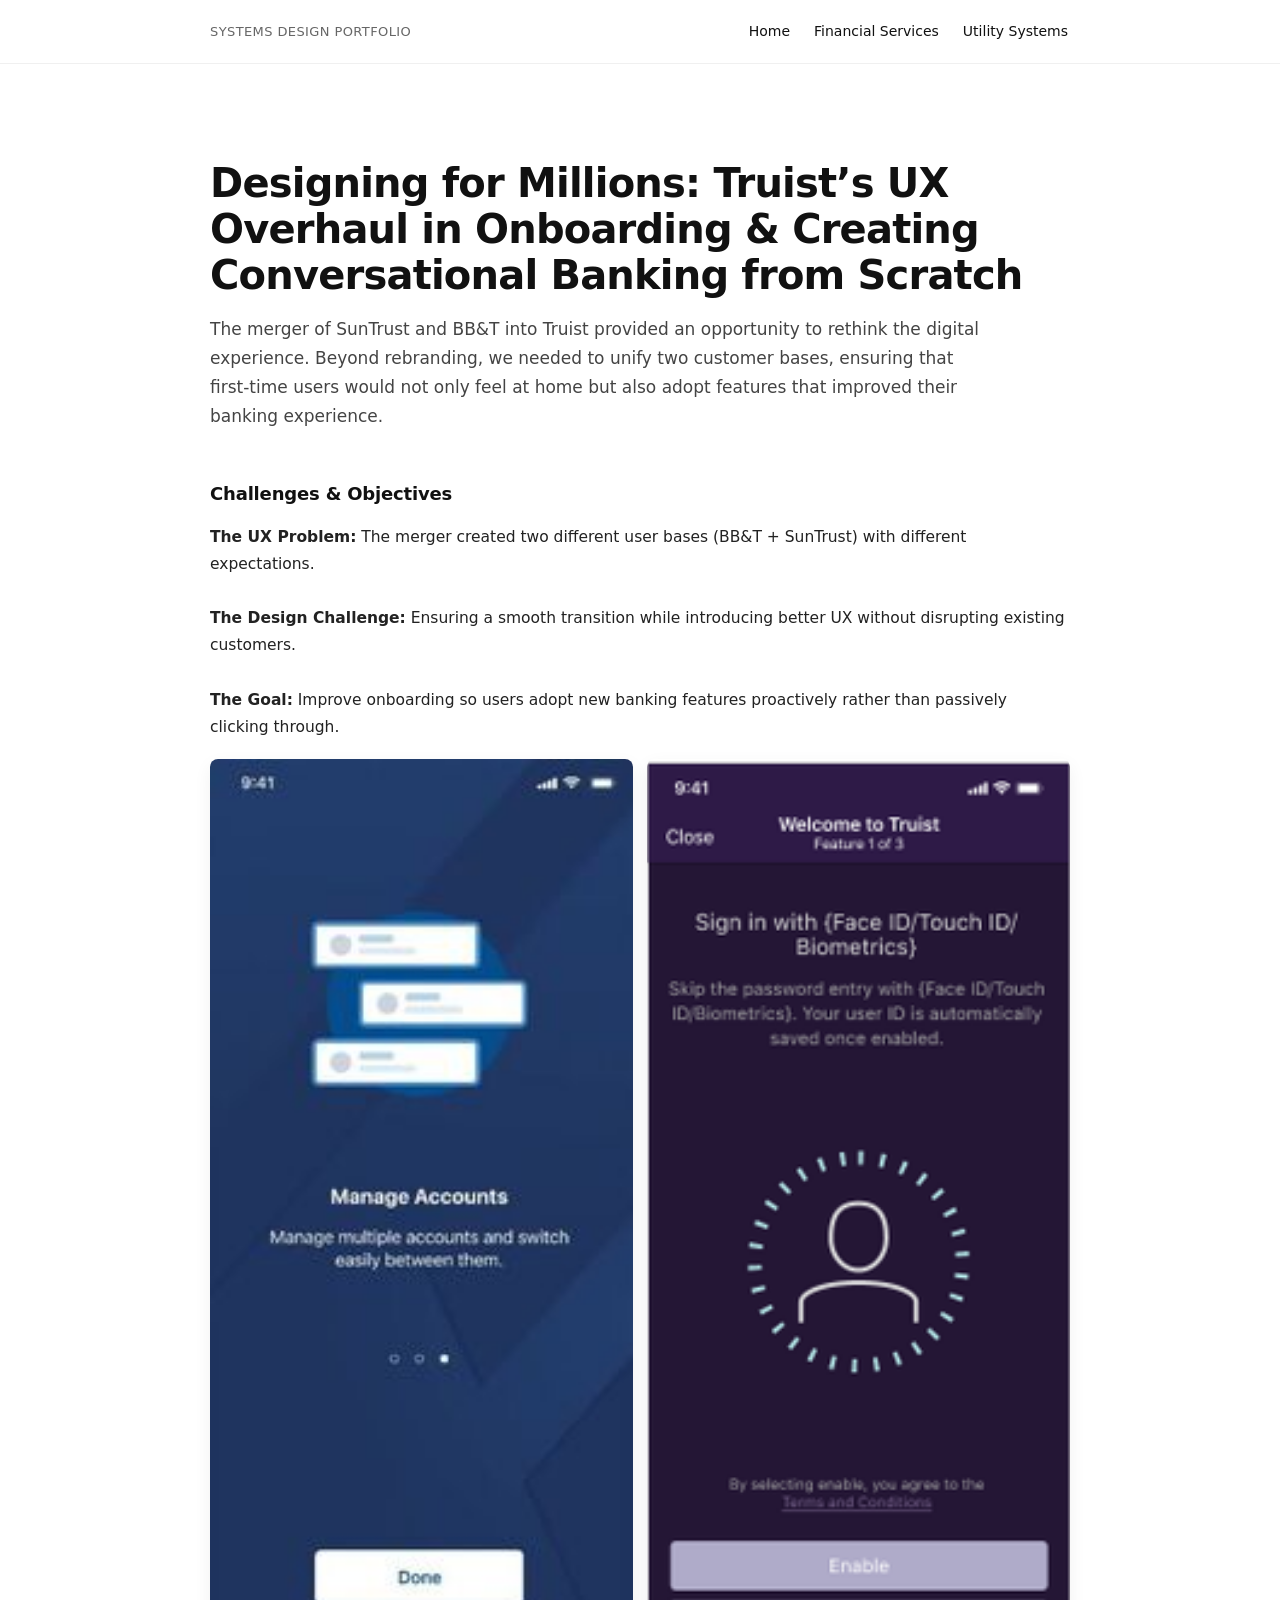
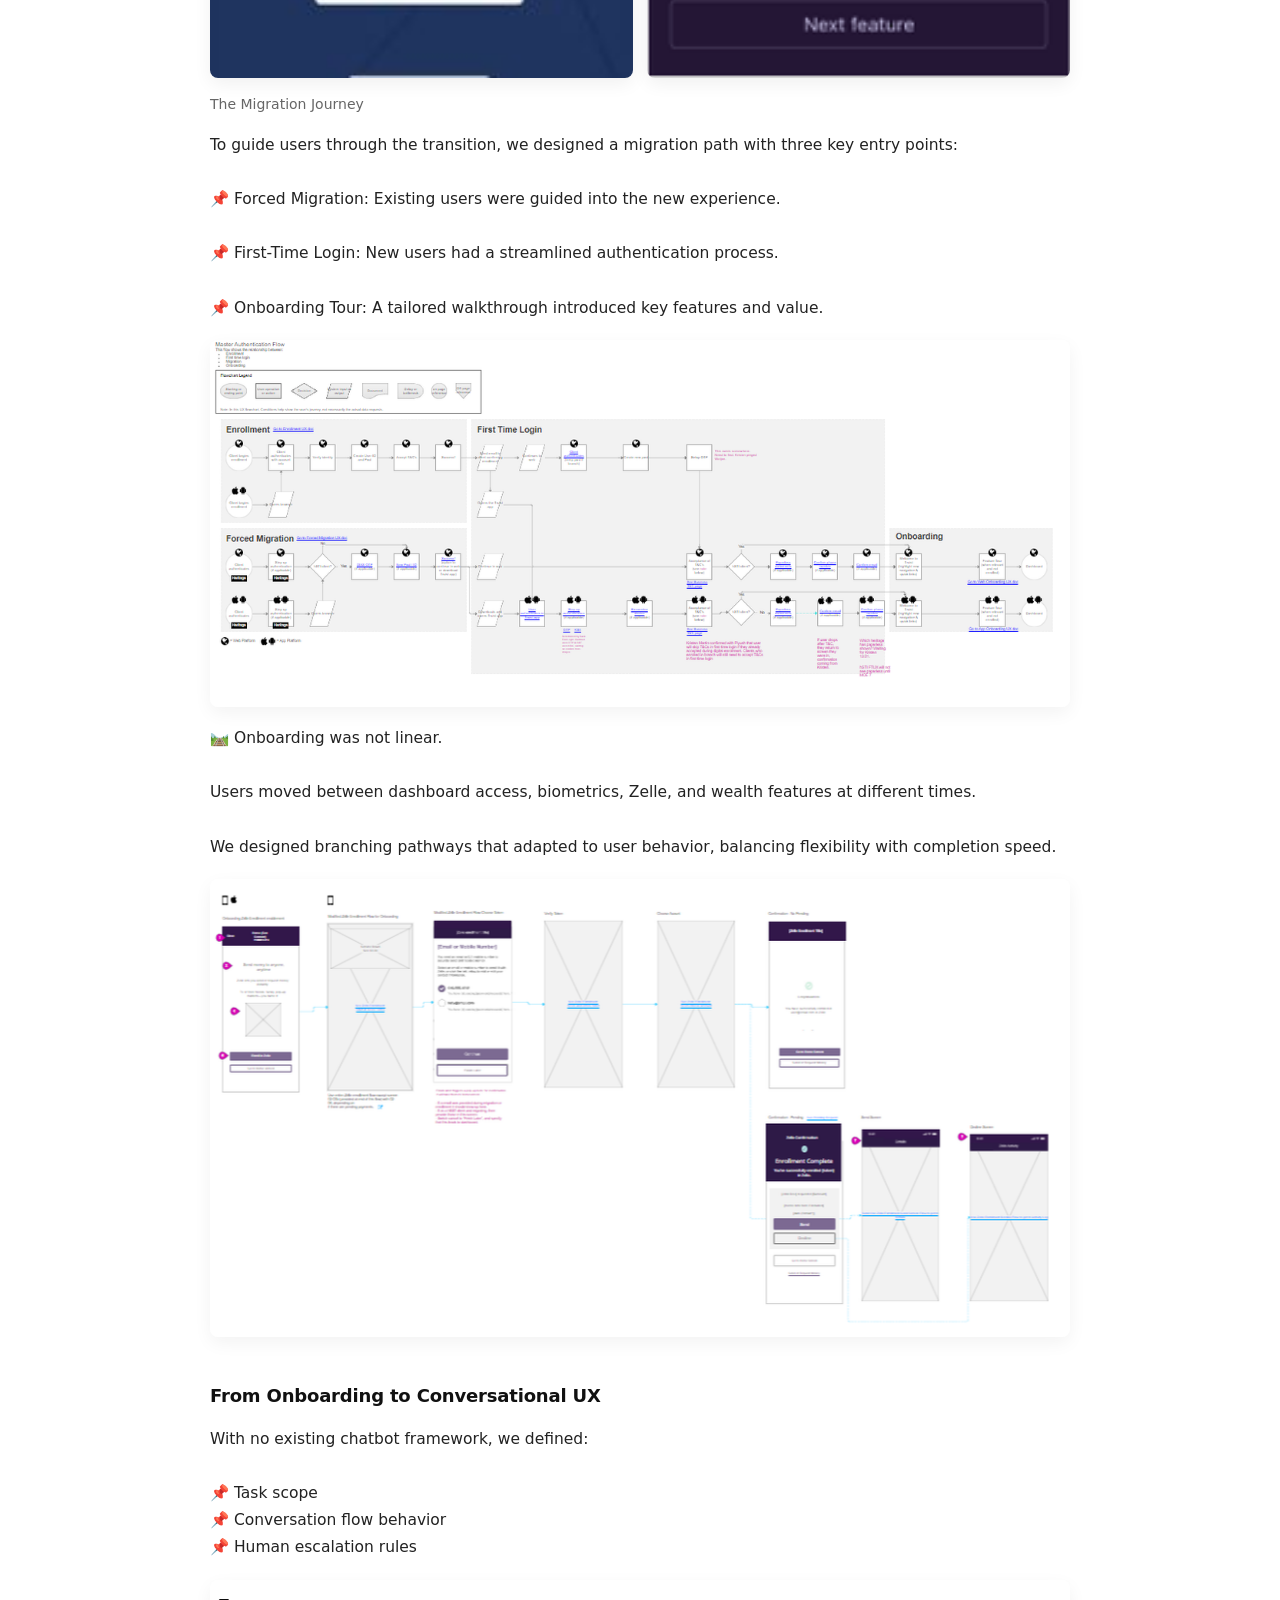
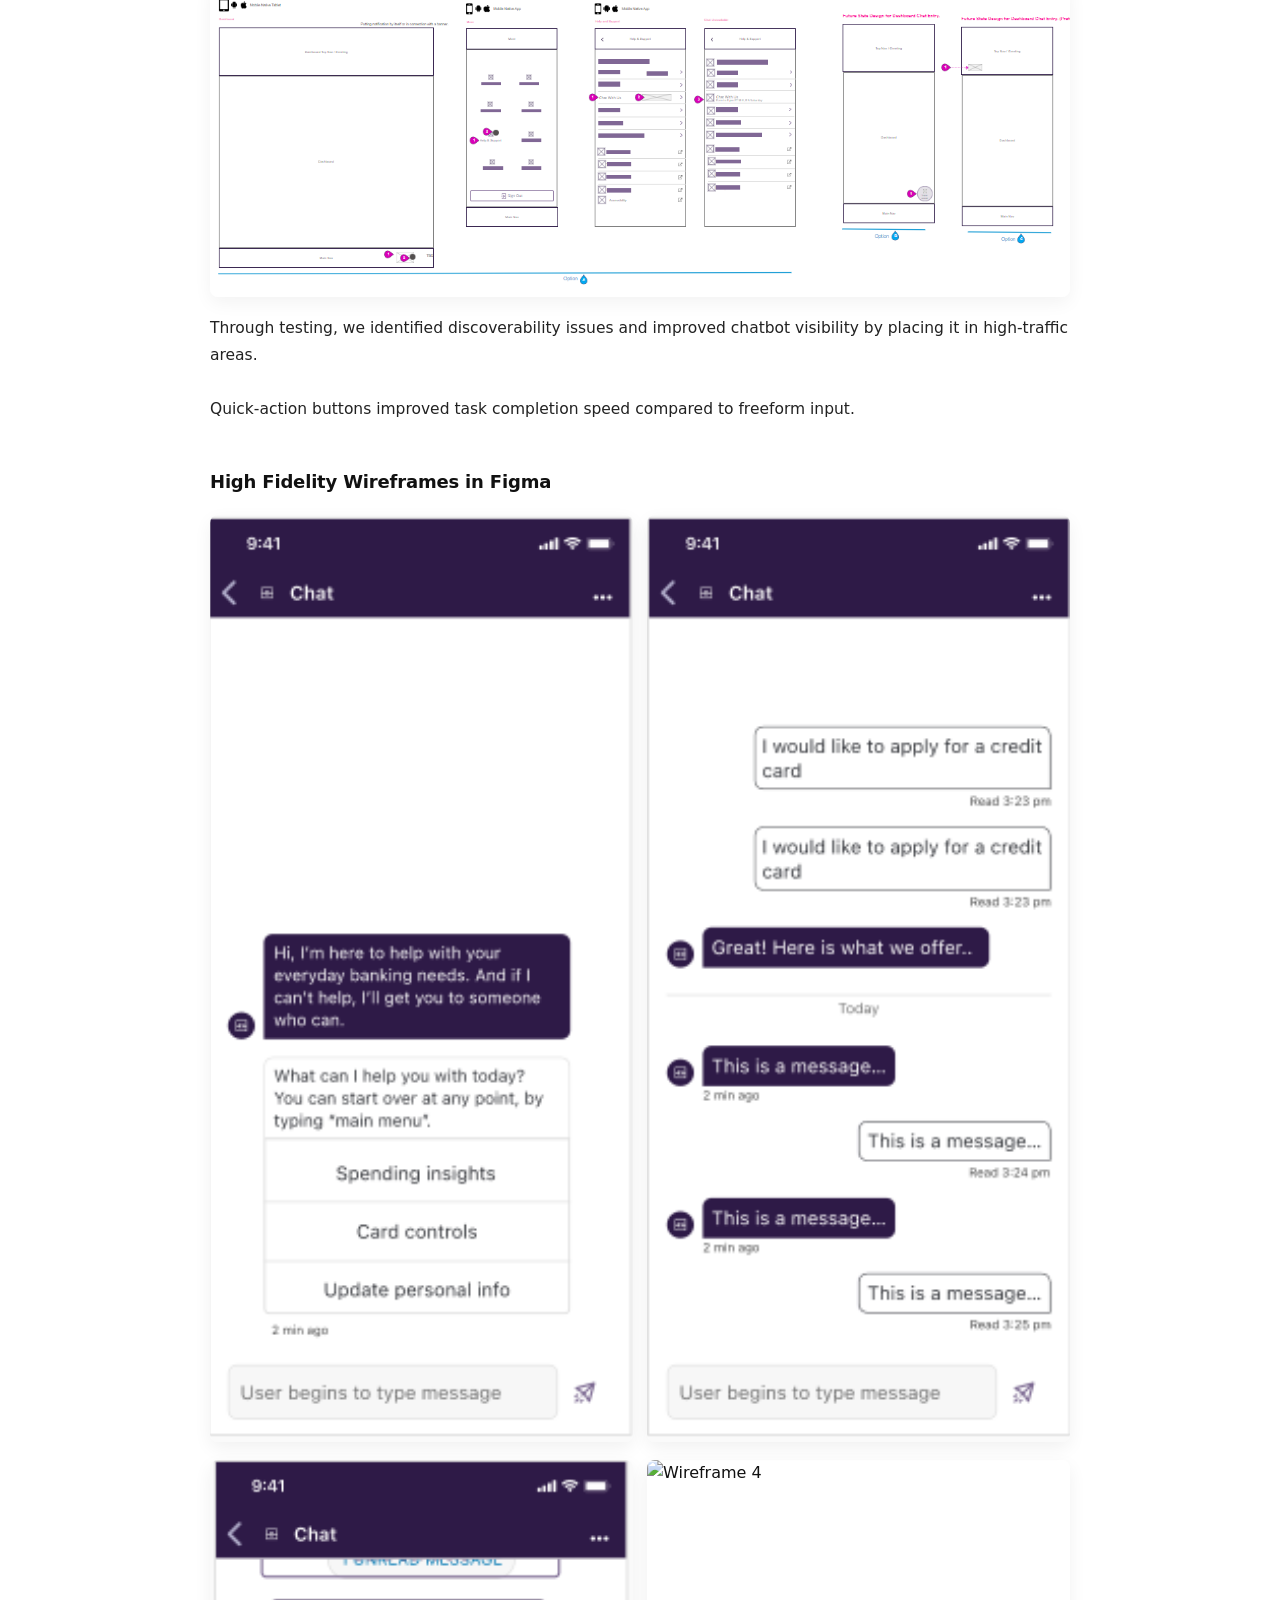
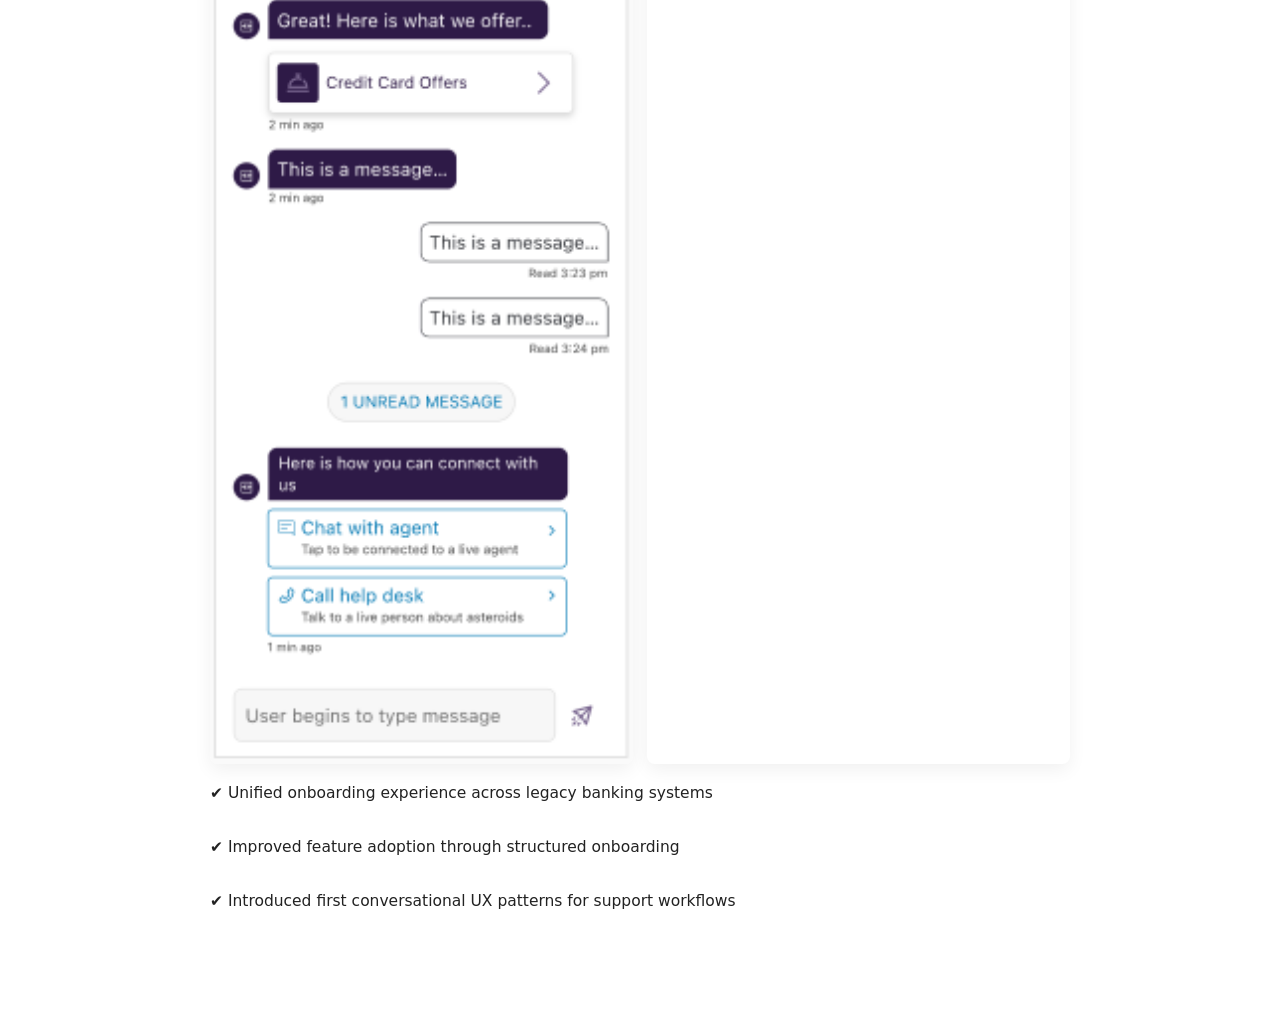
==== commit 9c049746: "Add  case study structure and navigation boilerplate" ====
--- a/finserv.html
+++ b/finserv.html
@@ -18,6 +18,7 @@
       <nav class="nav">
         <a href="index.html">Home</a>
         <a href="finserv.html">Financial Services</a>
+        <a href="utility.html">Utility Systems</a>
       </nav>
 
     </div>
@@ -61,7 +62,7 @@
       <p>
         To guide users through the transition, we designed a migration path with three key entry points:
         <br><br>
-        📌 Forced Migration: Existing SunTrust users logging into the app were guided into the Truist experience.<br><br>
+        📌 Forced Migration: Existing users were guided into the new experience.<br><br>
         📌 First-Time Login: New users had a streamlined authentication process.<br><br>
         📌 Onboarding Tour: A tailored walkthrough introduced key features and value.
       </p>
@@ -72,20 +73,15 @@
       <img class="img-80" src="images/t6.PNG" alt="Adaptive onboarding flow">
 
       <p>
-        🛤️ While migration helped transition millions of users, onboarding was not linear.
+        🛤️ Onboarding was not linear.
 
         <br><br>
 
-        📍 Users moved between dashboard access, biometrics, Zelle, and wealth features at different times.
+        Users moved between dashboard access, biometrics, Zelle, and wealth features at different times.
 
         <br><br>
 
-        We designed branching pathways that adapted to user behavior, balancing flexibility with completion.
-
-        <br><br>
-
-        📌 Key challenge: balancing flexibility vs. completion speed.<br>
-        💡 Solution: structured but adaptive onboarding flows.
+        We designed branching pathways that adapted to user behavior, balancing flexibility with completion speed.
       </p>
     </section>
 
@@ -98,9 +94,9 @@
       <p>
         With no existing chatbot framework, we defined:
         <br><br>
-        📌 What tasks the chatbot should handle<br>
-        📌 How conversation flows should behave<br>
-        📌 When to escalate to human support
+        📌 Task scope<br>
+        📌 Conversation flow behavior<br>
+        📌 Human escalation rules
       </p>
     </section>
 
@@ -109,19 +105,11 @@
       <img class="img-80" src="images/t8.PNG" alt="Testing insights">
 
       <p>
-        Through multiple testing rounds, we evaluated discoverability and usability.
+        Through testing, we identified discoverability issues and improved chatbot visibility by placing it in high-traffic areas.
 
         <br><br>
 
-        Users struggled to find the chatbot initially, so we surfaced it in high-traffic areas.
-
-        <br><br>
-
-        Quick-action buttons improved task completion speed over freeform input.
-
-        <br><br>
-
-        Iterations improved clarity, trust, and engagement.
+        Quick-action buttons improved task completion speed compared to freeform input.
       </p>
     </section>
 
@@ -143,19 +131,11 @@
     <!-- IMPACT -->
     <section>
       <p>
-        This project was more than UI updates—it was a systems transformation across onboarding and support.
-
+        ✔️ Unified onboarding experience across legacy banking systems  
         <br><br>
-
-        ✔️ <strong>Onboarding Impact:</strong> Unified two legacy banks into one system with structured onboarding, increasing feature adoption.
-
+        ✔️ Improved feature adoption through structured onboarding  
         <br><br>
-
-        ✔️ <strong>Chatbot Impact:</strong> First Truist conversational assistant reduced support load and scaled to millions of users.
-
-        <br><br>
-
-        This work demonstrated how UX can directly influence adoption, trust, and operational efficiency at scale.
+        ✔️ Introduced first conversational UX patterns for support workflows  
       </p>
     </section>
 
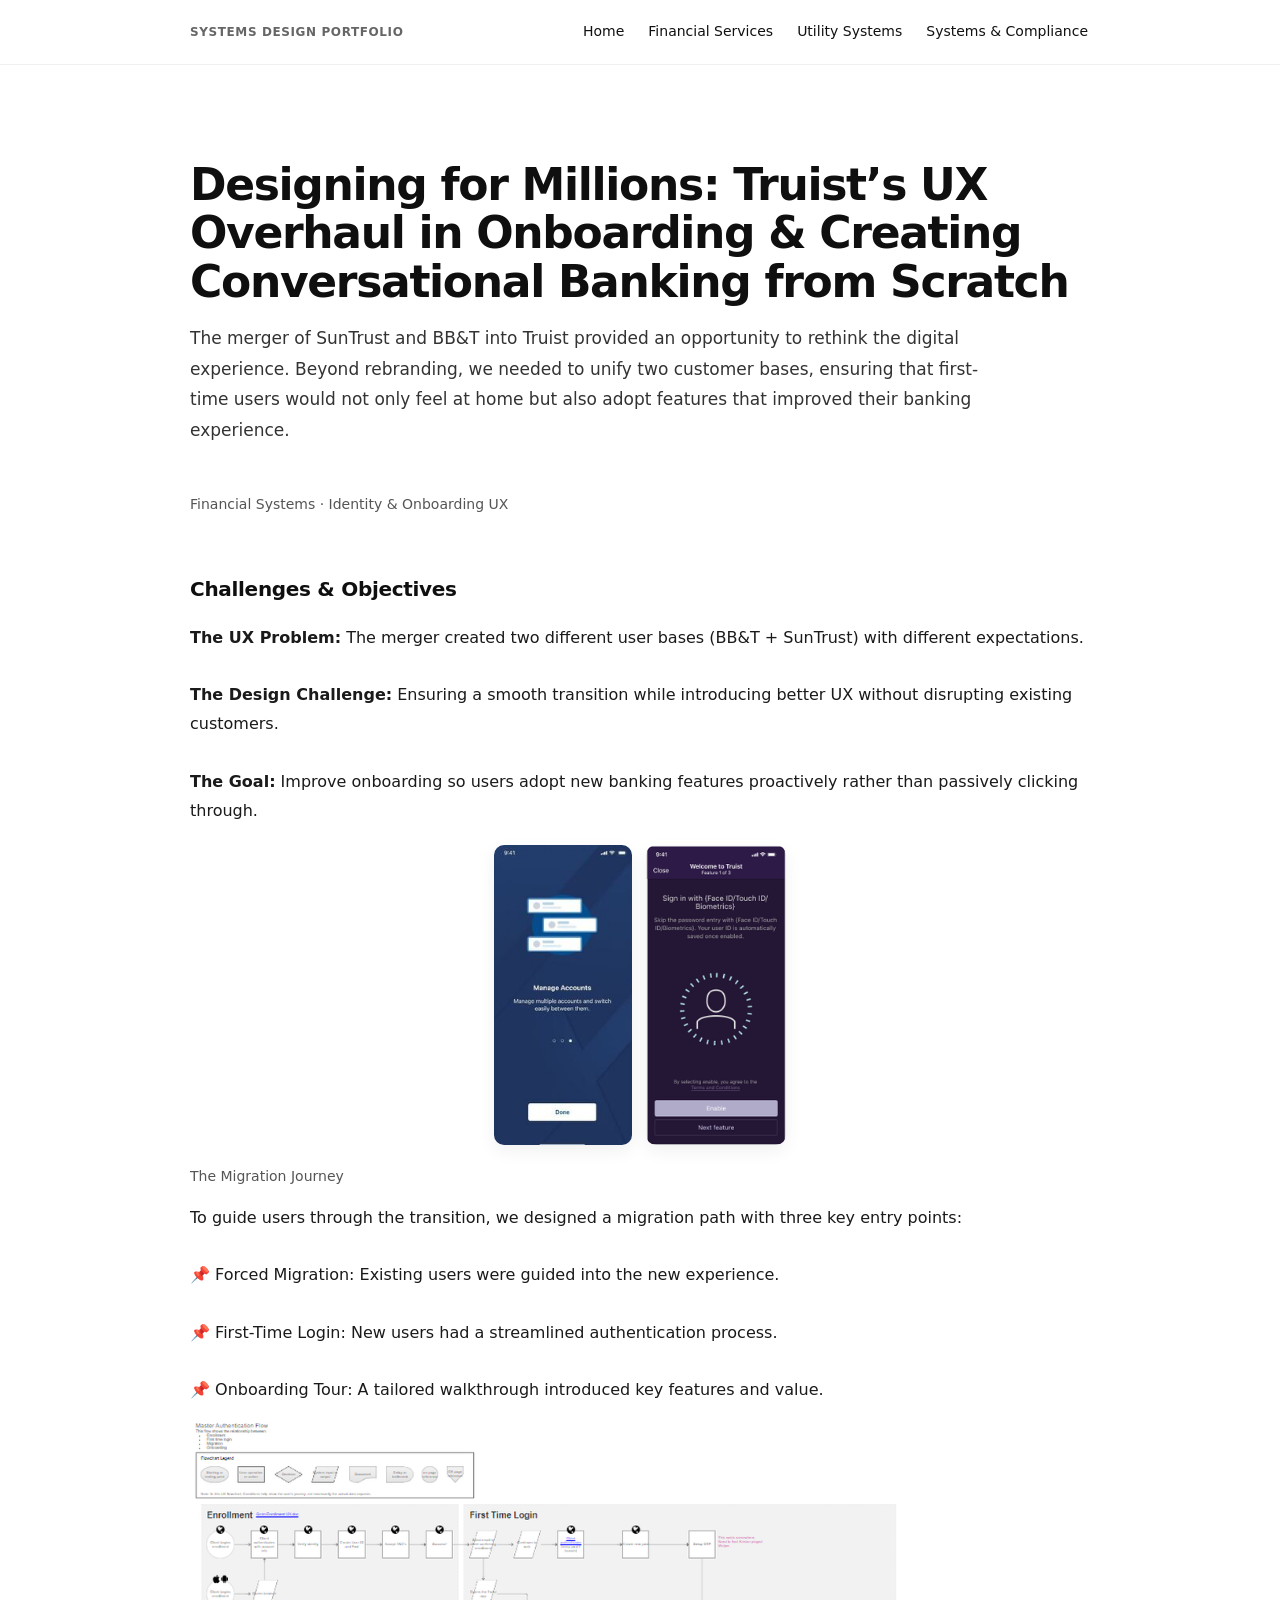
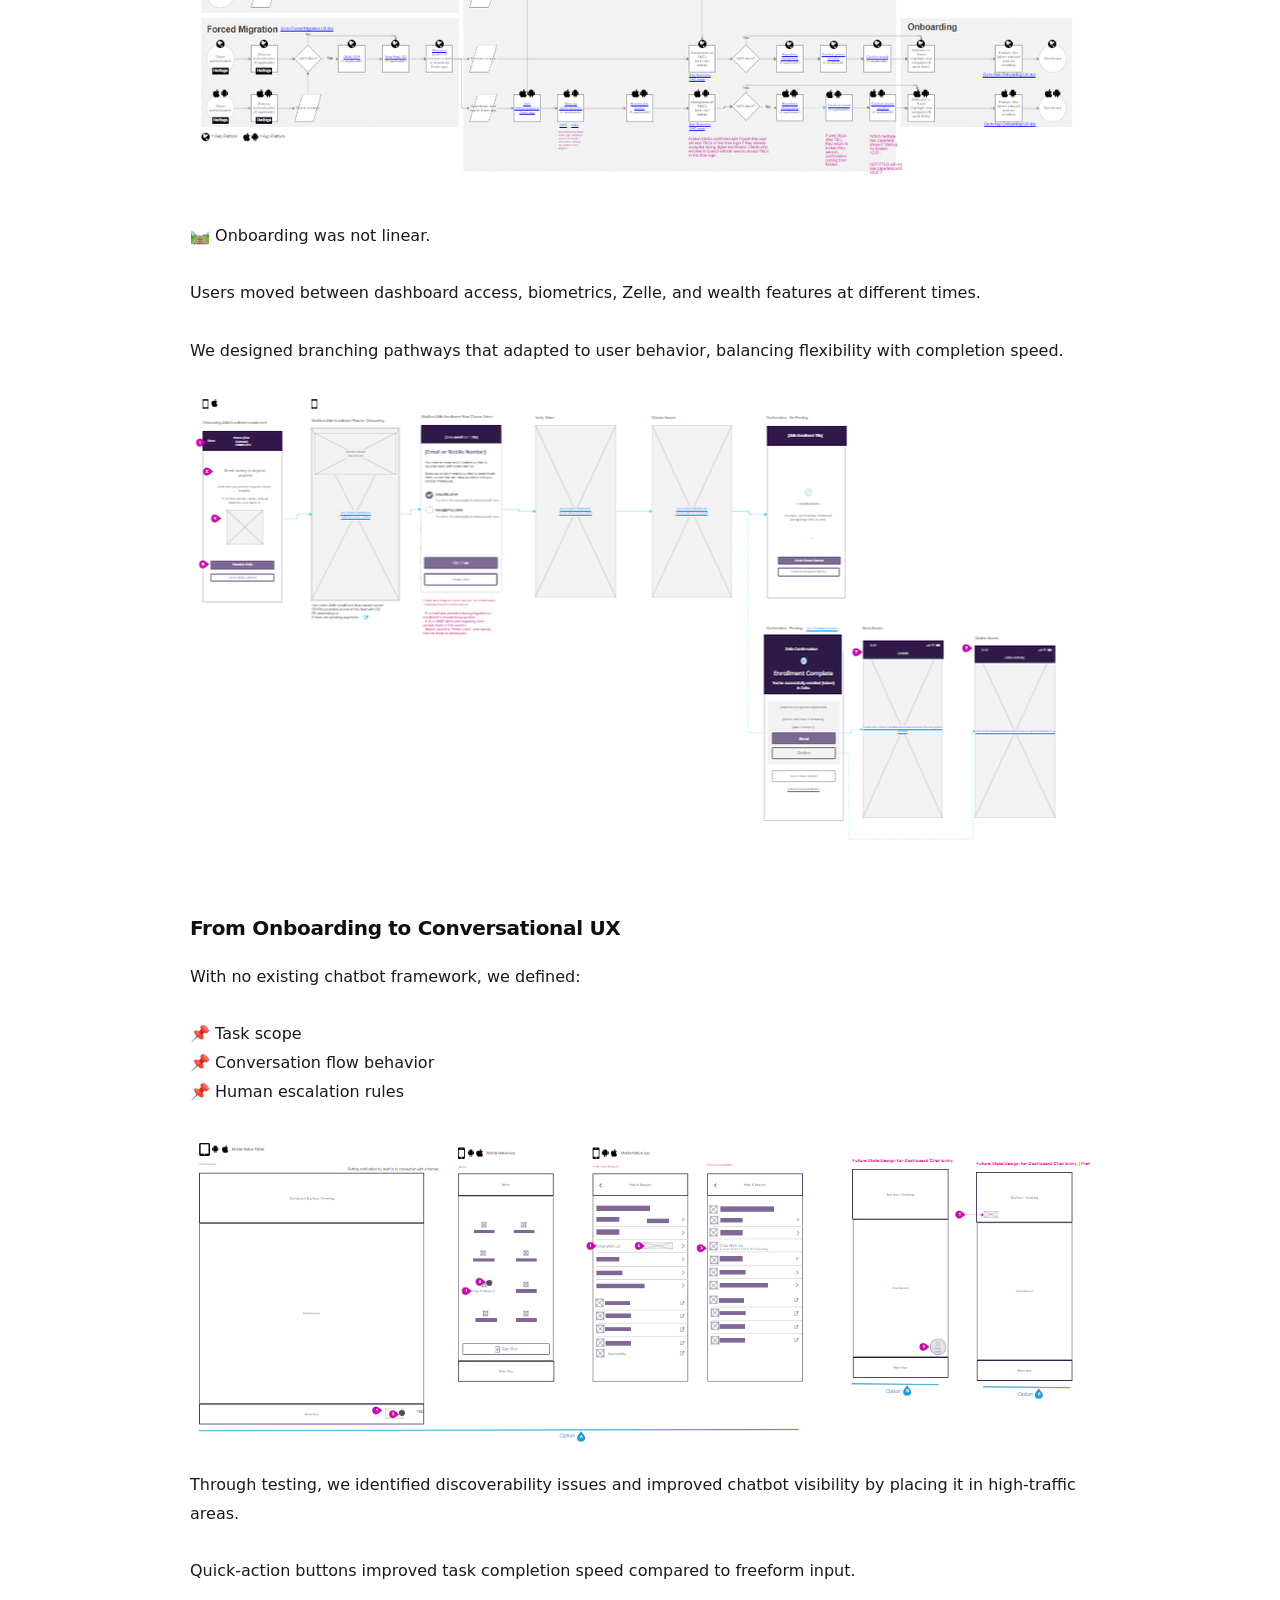
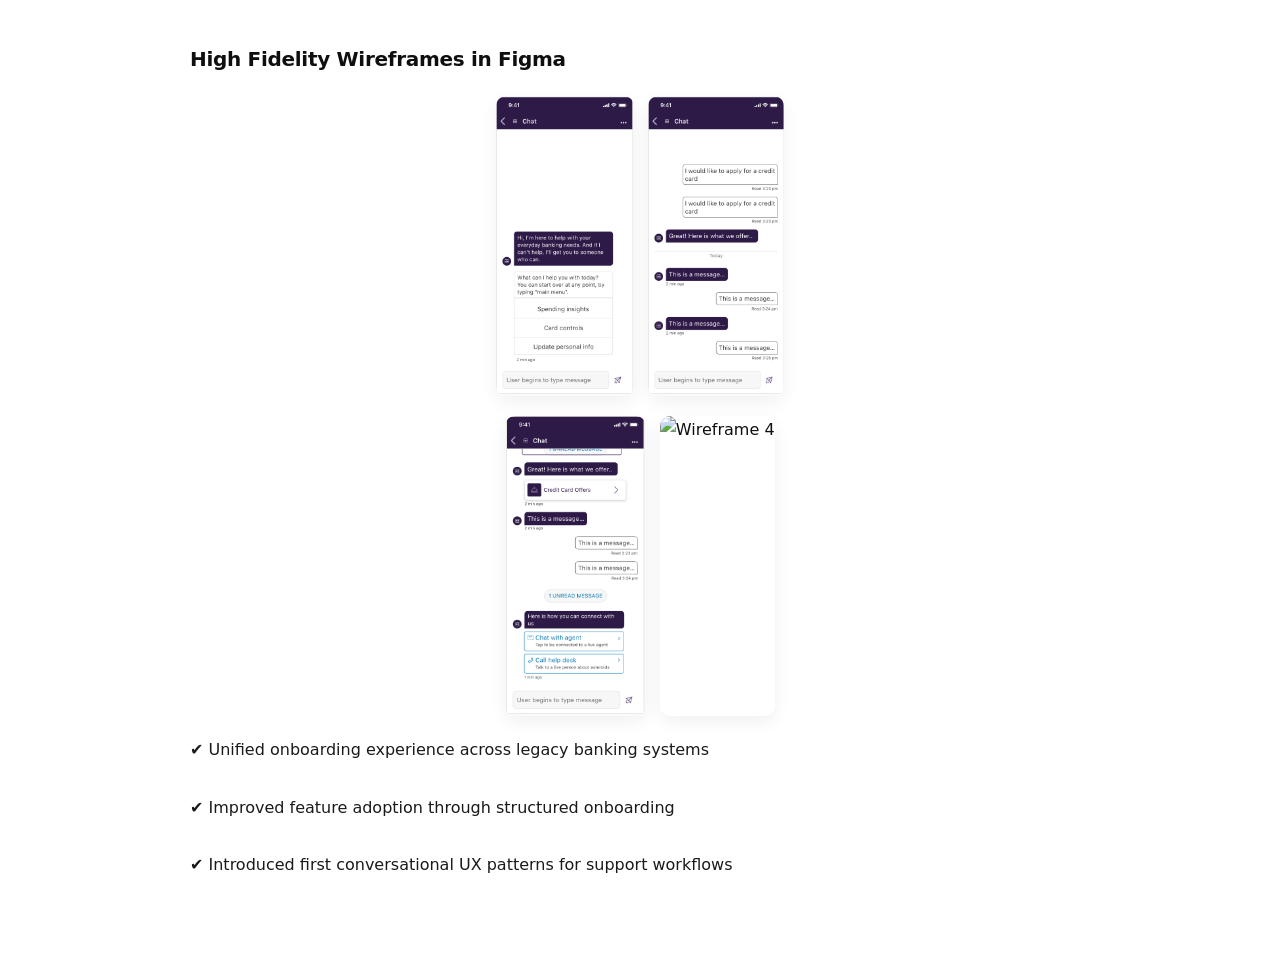
==== commit ca041257: "Add maps gate, systems page, and updated portfolio structure" ====
--- a/finserv.html
+++ b/finserv.html
@@ -9,7 +9,6 @@
 
 <body>
 
-  <!-- GLOBAL NAV -->
   <header class="site-header">
     <div class="nav-container">
 
@@ -19,6 +18,7 @@
         <a href="index.html">Home</a>
         <a href="finserv.html">Financial Services</a>
         <a href="utility.html">Utility Systems</a>
+        <a href="systems.html">Systems & Compliance</a>
       </nav>
 
     </div>
@@ -34,6 +34,10 @@
 
       <p class="subtitle">
         The merger of SunTrust and BB&T into Truist provided an opportunity to rethink the digital experience. Beyond rebranding, we needed to unify two customer bases, ensuring that first-time users would not only feel at home but also adopt features that improved their banking experience.
+      </p>
+
+      <p class="muted">
+        Financial Systems · Identity & Onboarding UX
       </p>
     </header>
 
@@ -53,8 +57,8 @@
     <!-- MIGRATION -->
     <section>
       <div class="image-row">
-        <img class="img-80" src="images/t4.PNG" alt="Migration flow 1">
-        <img class="img-80" src="images/t5.PNG" alt="Migration flow 2">
+        <img src="images/t4.PNG" alt="Migration flow 1">
+        <img src="images/t5.PNG" alt="Migration flow 2">
       </div>
 
       <p class="muted">The Migration Journey</p>
@@ -70,7 +74,7 @@
 
     <!-- ADAPTIVE FLOW -->
     <section>
-      <img class="img-80" src="images/t6.PNG" alt="Adaptive onboarding flow">
+      <img src="images/t6.PNG" alt="Adaptive onboarding flow">
 
       <p>
         🛤️ Onboarding was not linear.
@@ -87,7 +91,7 @@
 
     <!-- CHATBOT -->
     <section>
-      <img class="img-80" src="images/t7.PNG" alt="Chatbot design flow">
+      <img src="images/t7.PNG" alt="Chatbot design flow">
 
       <h2>From Onboarding to Conversational UX</h2>
 
@@ -102,7 +106,7 @@
 
     <!-- TESTING -->
     <section>
-      <img class="img-80" src="images/t8.PNG" alt="Testing insights">
+      <img src="images/t8.PNG" alt="Testing insights">
 
       <p>
         Through testing, we identified discoverability issues and improved chatbot visibility by placing it in high-traffic areas.
@@ -118,13 +122,13 @@
       <h2>High Fidelity Wireframes in Figma</h2>
 
       <div class="image-row">
-        <img class="img-80" src="images/t9.PNG" alt="Wireframe 1">
-        <img class="img-80" src="images/t10.PNG" alt="Wireframe 2">
+        <img src="images/t9.PNG" alt="Wireframe 1">
+        <img src="images/t10.PNG" alt="Wireframe 2">
       </div>
 
       <div class="image-row">
-        <img class="img-80" src="images/t11.PNG" alt="Wireframe 3">
-        <img class="img-80" src="images/t12.PNG" alt="Wireframe 4">
+        <img src="images/t11.PNG" alt="Wireframe 3">
+        <img src="images/t12.PNG" alt="Wireframe 4">
       </div>
     </section>
 
--- a/style.css
+++ b/style.css
@@ -1,8 +1,11 @@
+/* =========================
+   BASE
+   ========================= */
 body {
   font-family: ui-sans-serif, system-ui, -apple-system, Segoe UI, Roboto, Helvetica, Arial, sans-serif;
   margin: 0;
-  line-height: 1.65;
-  color: #111;
+  line-height: 1.7;
+  color: #0f0f0f;
   background: #fff;
   -webkit-font-smoothing: antialiased;
   text-rendering: optimizeLegibility;
@@ -11,77 +14,76 @@
 /* =========================
    LAYOUT
    ========================= */
-
 .container {
-  max-width: 860px;
+  max-width: 900px;
   margin: 96px auto;
   padding: 0 24px;
 }
 
 /* =========================
-   TYPOGRAPHY (REFINED)
-   ========================= */
-
+   TYPOGRAPHY
+   ========================= */
 h1 {
-  font-size: 40px;
-  line-height: 1.15;
-  letter-spacing: -0.02em;
+  font-size: 44px;
+  line-height: 1.1;
+  letter-spacing: -0.03em;
   margin-bottom: 14px;
-  font-weight: 600;
+  font-weight: 650;
 }
 
 h2 {
-  font-size: 18px;
-  font-weight: 600;
-  margin-top: 44px;
-  margin-bottom: 14px;
+  font-size: 20px;
+  font-weight: 650;
+  margin-top: 56px;
+  margin-bottom: 18px;
+  letter-spacing: -0.015em;
+}
+
+h3 {
+  font-size: 17px;
+  font-weight: 650;
+  margin: 0 0 10px 0;
   letter-spacing: -0.01em;
 }
 
 .subtitle {
-  color: #444;
+  color: #333;
   font-size: 17px;
-  line-height: 1.7;
-  max-width: 72ch;
+  line-height: 1.8;
+  max-width: 75ch;
   margin-bottom: 48px;
 }
 
 /* =========================
-   HEADER (MORE ORNATE / CONTEMPORARY)
-   ========================= */
-
+   HEADER
+   ========================= */
 .site-header {
   position: sticky;
   top: 0;
   z-index: 1000;
-
-  background: rgba(255, 255, 255, 0.75);
+  background: rgba(255, 255, 255, 0.82);
   backdrop-filter: blur(14px);
   -webkit-backdrop-filter: blur(14px);
-
   border-bottom: 1px solid rgba(0, 0, 0, 0.06);
 }
 
 .nav-container {
-  max-width: 860px;
+  max-width: 900px;
   margin: 0 auto;
   padding: 14px 24px;
-
   display: flex;
   justify-content: space-between;
   align-items: center;
 }
 
-/* subtle brand text (not dominant) */
 .logo {
-  font-size: 13px;
-  font-weight: 500;
-  letter-spacing: 0.4px;
+  font-size: 12px;
+  font-weight: 600;
+  letter-spacing: 0.6px;
   color: #666;
   text-transform: uppercase;
 }
 
-/* navigation */
 .nav {
   display: flex;
   gap: 20px;
@@ -91,18 +93,14 @@
   font-size: 14px;
   color: #111;
   text-decoration: none;
-
   padding: 6px 2px;
   position: relative;
-
-  transition: opacity 0.2s ease;
 }
 
 .nav a:hover {
   opacity: 0.55;
 }
 
-/* subtle underline animation */
 .nav a::after {
   content: "";
   position: absolute;
@@ -121,82 +119,133 @@
 }
 
 /* =========================
-   IMAGES
-   ========================= */
-
+   TEXT
+   ========================= */
+p {
+  font-size: 16px;
+  line-height: 1.8;
+  color: #1a1a1a;
+}
+
+.muted {
+  color: #555;
+  font-size: 14px;
+  line-height: 1.6;
+}
+
+/* =========================
+   IMAGES & SCALING
+   ========================= */
 img {
   max-width: 100%;
   height: auto;
   display: block;
 }
 
-/* image rows feel more intentional */
 .image-row {
   display: flex;
   gap: 14px;
-  margin: 18px 0 10px;
+  margin: 20px 0;
+  max-height: 300px; 
+  justify-content: center;
 }
 
 .image-row img {
-  flex: 1;
-  object-fit: cover;
-  border-radius: 8px;
-
-  /* subtle depth (very light, not “card UI”) */
+  max-width: 100%;
+  max-height: 300px;
+  object-fit: contain;
+  border-radius: 10px;
   box-shadow: 0 6px 18px rgba(0, 0, 0, 0.06);
 }
 
-/* responsive */
+/* Truist override: Shrink t0.PNG to 40% of standard max-height */
+.project-card img[src="images/t0.PNG"] {
+  max-height: 320px;
+}
+
 @media (max-width: 600px) {
   .image-row {
     flex-direction: column;
   }
 }
 
-/* single images */
-section > img {
-  border-radius: 8px;
-  margin: 18px 0;
-  box-shadow: 0 6px 18px rgba(0, 0, 0, 0.05);
-}
-
-/* =========================
-   TEXT STYLES
-   ========================= */
-
-p {
-  font-size: 15.5px;
+/* =========================
+   PROJECT CARDS
+   ========================= */
+.project-grid {
+  display: flex;
+  flex-direction: column;
+  gap: 28px;
+  margin-top: 22px;
+}
+
+.project-card {
+  width: 100%;
+  border: 1px solid rgba(0, 0, 0, 0.08);
+  border-radius: 12px;
+  padding: 24px;
+  background: #fff;
+  box-shadow: 0 6px 18px rgba(0, 0, 0, 0.04);
+  display: flex;
+  flex-direction: column;
+}
+
+.project-desc {
+  font-size: 15px;
   line-height: 1.75;
-  color: #222;
-}
-
-.muted {
+  color: #333;
+  margin-bottom: 14px;
+}
+
+/* =========================
+   BUTTONS
+   ========================= */
+.project-button {
+  display: inline-block;
+  align-self: flex-start;
+  padding: 10px 14px;
+  font-size: 13px;
+  font-weight: 500;
+  border-radius: 10px;
+  background: #111;
+  color: #fff;
+  text-decoration: none;
+  transition: transform 0.15s ease, opacity 0.2s ease;
+}
+
+.project-button:hover {
+  opacity: 0.85;
+  transform: translateY(-1px);
+}
+
+/* =========================
+   FOOTER
+   ========================= */
+.site-footer {
+  border-top: 1px solid #e5e5e5;
+  margin-top: 80px;
+  padding: 40px 24px;
+  font-size: 0.9rem;
   color: #666;
-  font-size: 14px;
-}
-
-.caption {
-  font-size: 13px;
-  color: #777;
-  margin-top: 6px;
-  margin-bottom: 28px;
-}
-
-/* =========================
-   LISTS
-   ========================= */
-
-ul {
-  padding-left: 18px;
-}
-
-li {
-  margin-bottom: 12px;
-}
-
-/* =========================
-   LINKS
-   ========================= */
+}
+
+.footer-container {
+  max-width: 900px;
+  margin: 0 auto;
+  display: flex;
+  justify-content: space-between;
+  align-items: center;
+}
+
+.footer-link {
+  color: #000;
+  text-decoration: none;
+  font-weight: 500;
+}
+
+.footer-link:hover {
+  text-decoration: underline;
+}
 
 a {
   color: #111;
@@ -204,5 +253,21 @@
 }
 
 a:hover {
-  opacity: 0.6;
+  opacity: 0.65;
+}
+
+/* =========================
+   UTILITY CASE STUDY OVERRIDE
+   Reduces images to 60% width (40% reduction)
+   ========================= */
+.case-study-content img {
+    width: 60%;
+    margin: 30px auto; /* Centers the images and adds vertical breathing room */
+    display: block;    /* Ensures 'margin: auto' works for centering */
+    box-shadow: none;  /* Optional: keeps them flatter if preferred */
+}
+
+/* Optional: Ensure list-embedded images don't look weird at 60% */
+.case-study-content li img {
+    margin: 10px 0;
 }
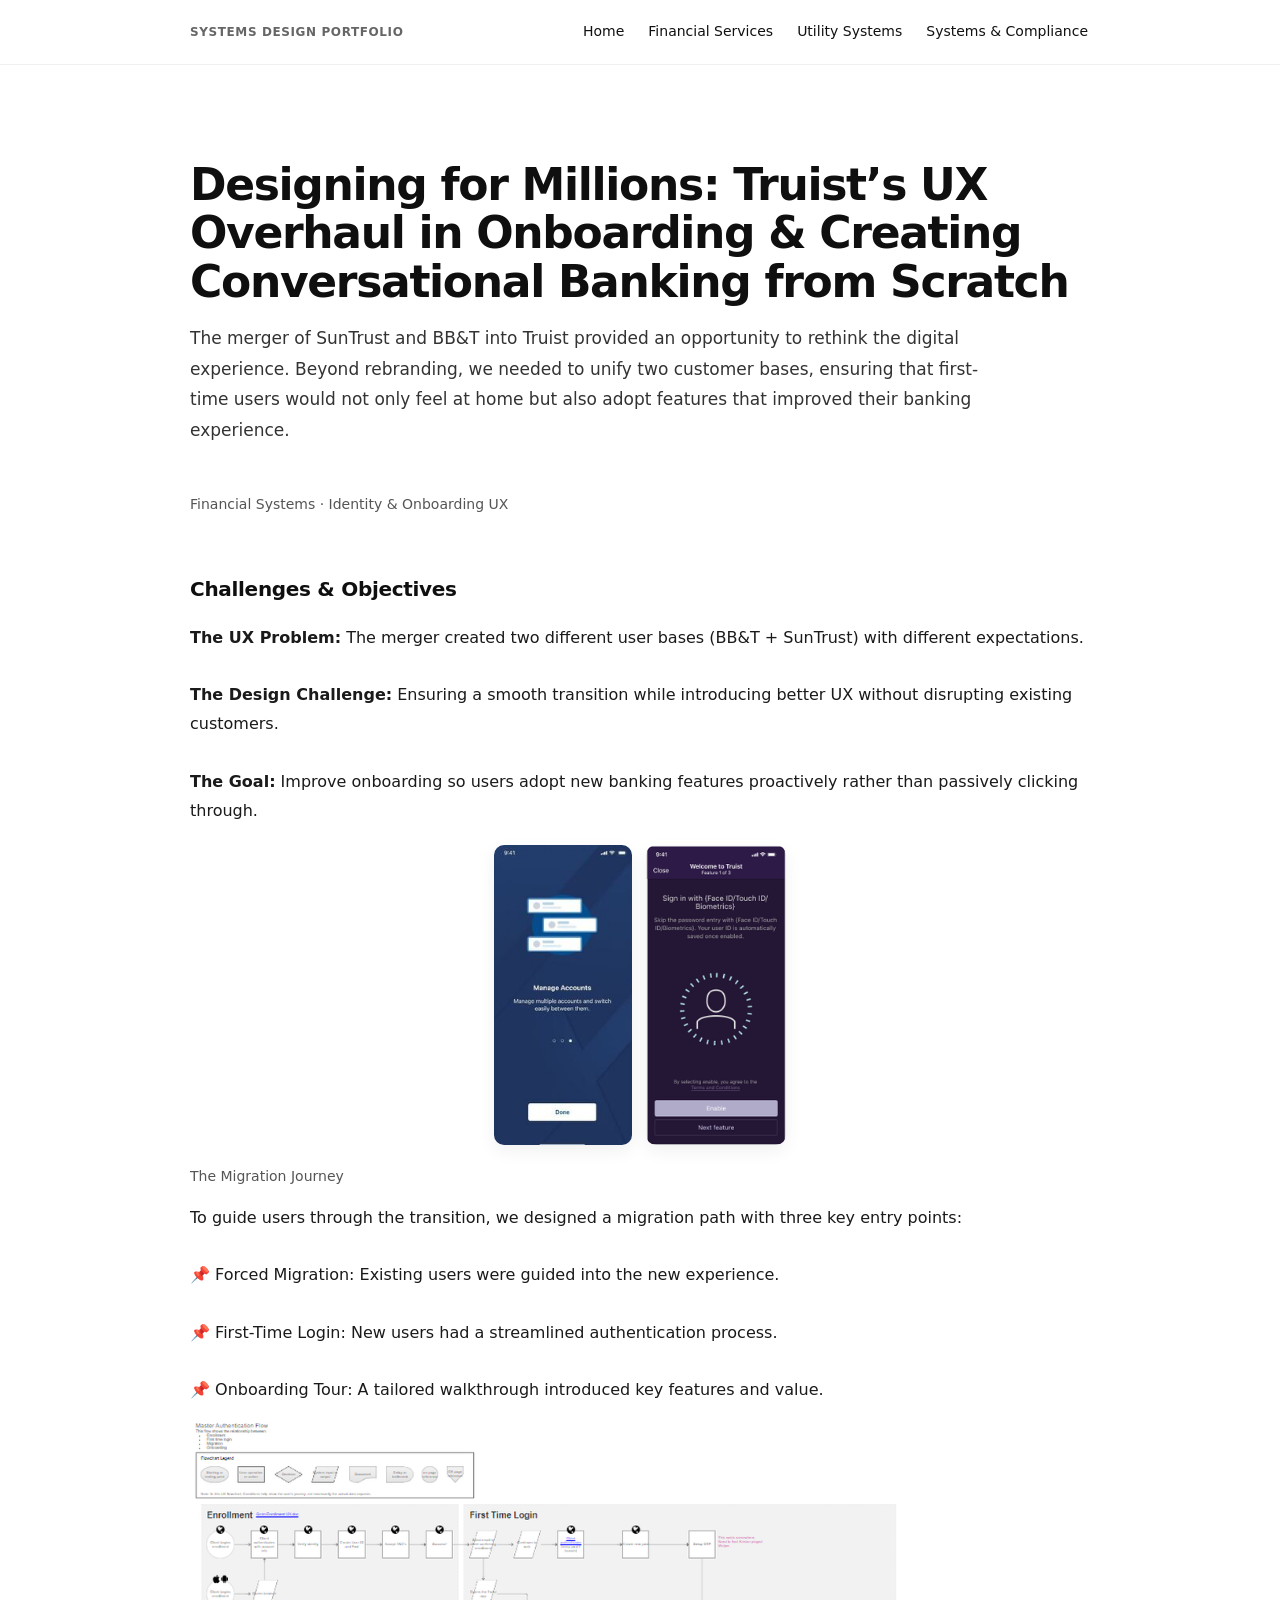
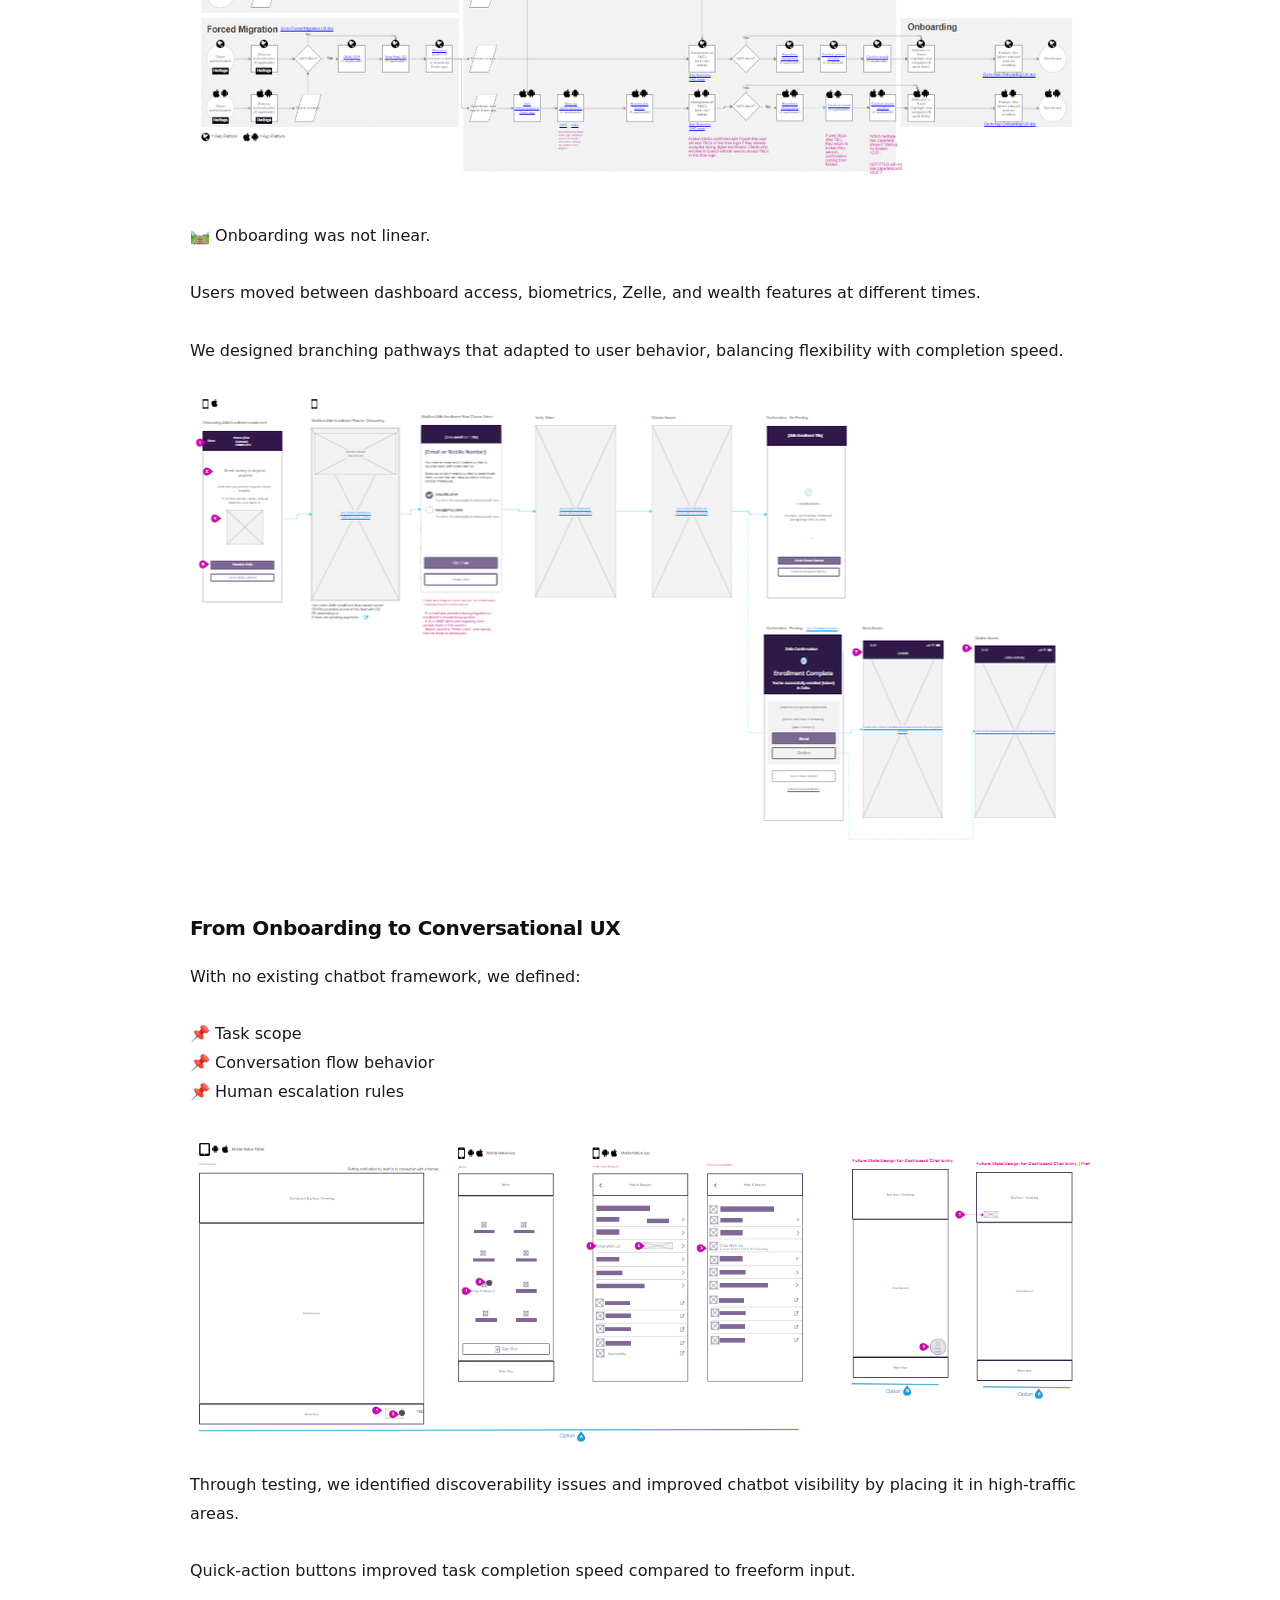
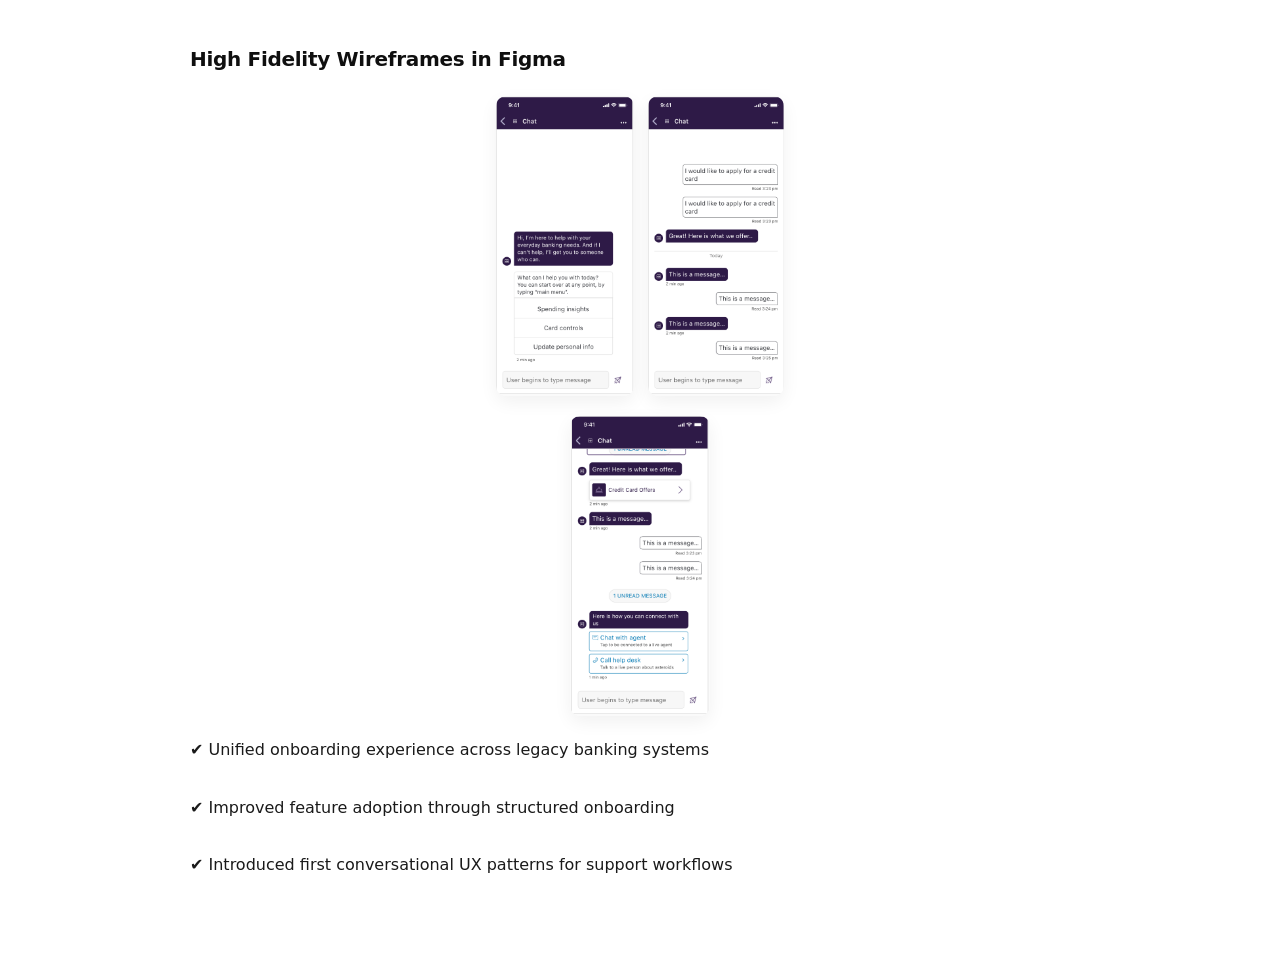
==== commit c94d7ad3: "done" ====
--- a/finserv.html
+++ b/finserv.html
@@ -128,7 +128,7 @@
 
       <div class="image-row">
         <img src="images/t11.PNG" alt="Wireframe 3">
-        <img src="images/t12.PNG" alt="Wireframe 4">
+    
       </div>
     </section>
 
--- a/style.css
+++ b/style.css
@@ -270,4 +270,11 @@
 /* Optional: Ensure list-embedded images don't look weird at 60% */
 .case-study-content li img {
     margin: 10px 0;
+}
+
+/* Center align captions */
+.case-study-content .muted {
+    text-align: center;
+    display: block;
+    margin-top: 5px; /* Adjust spacing between image and caption */
 }
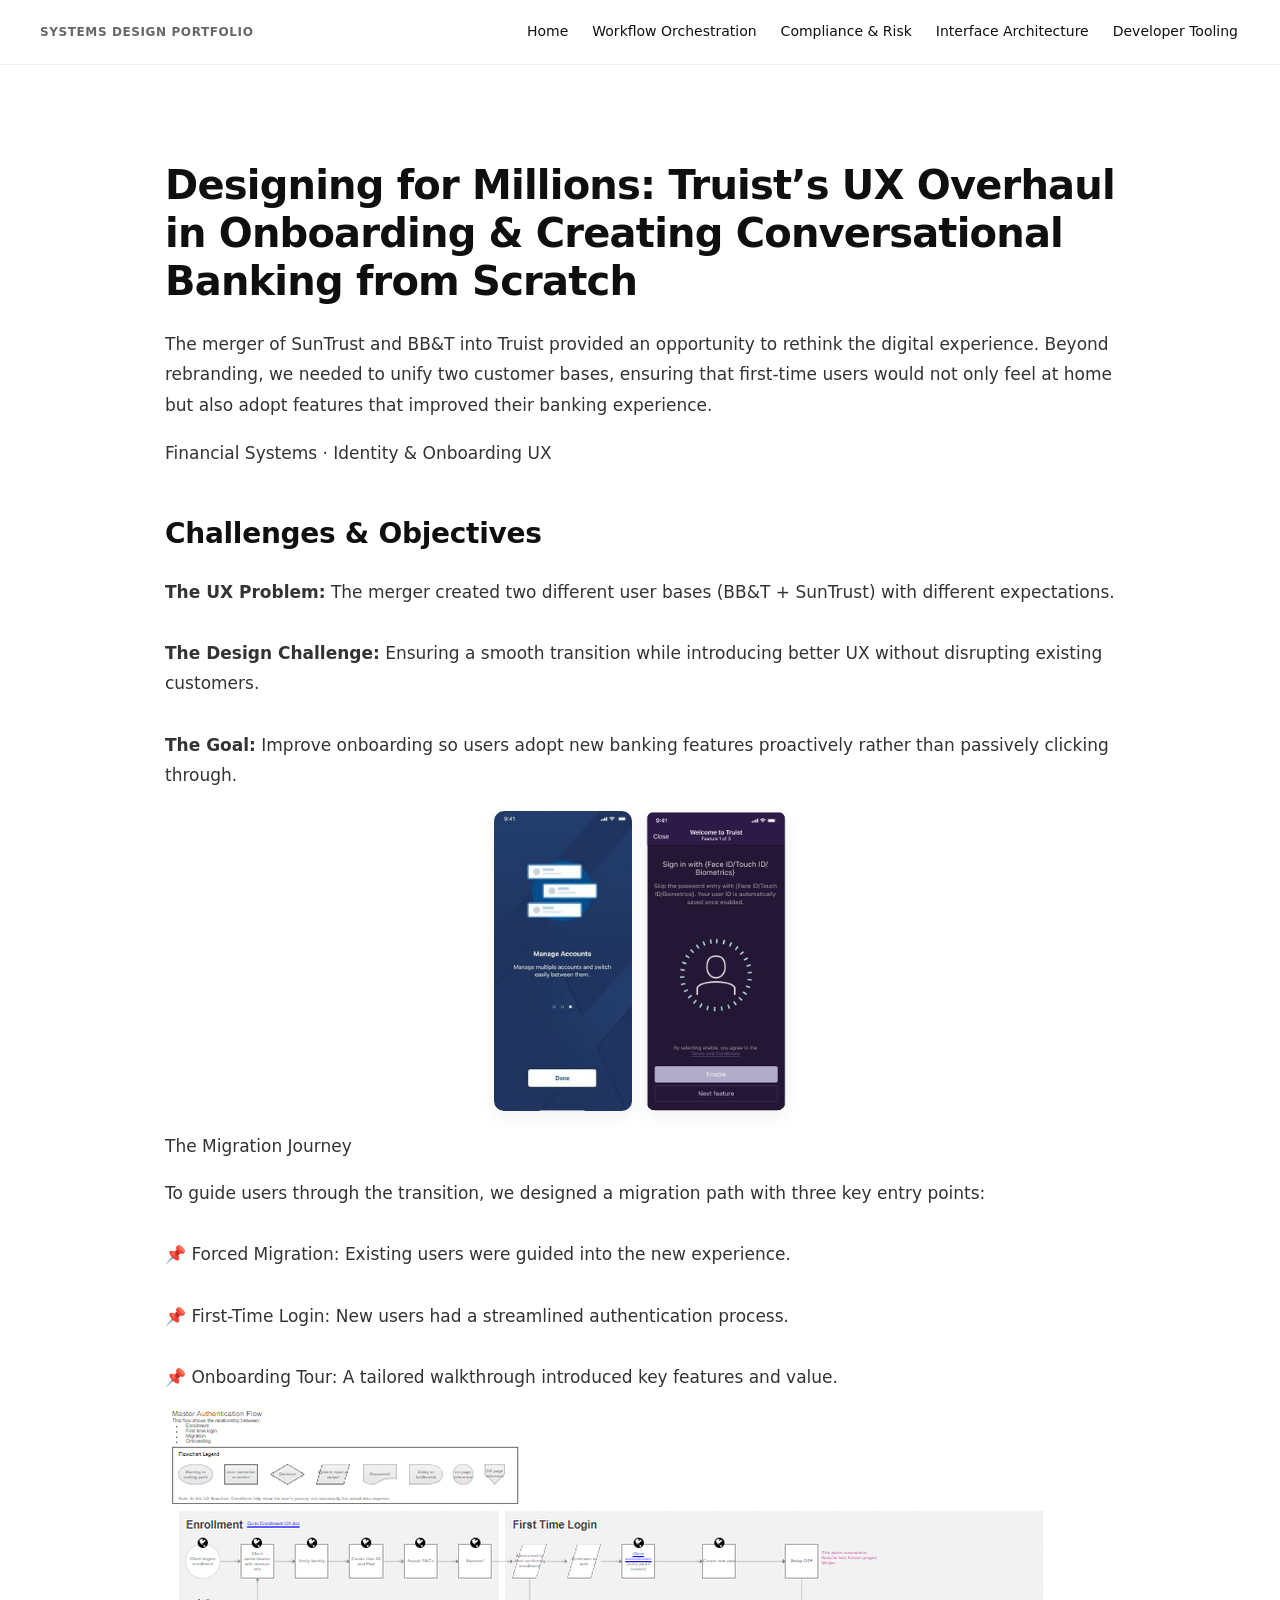
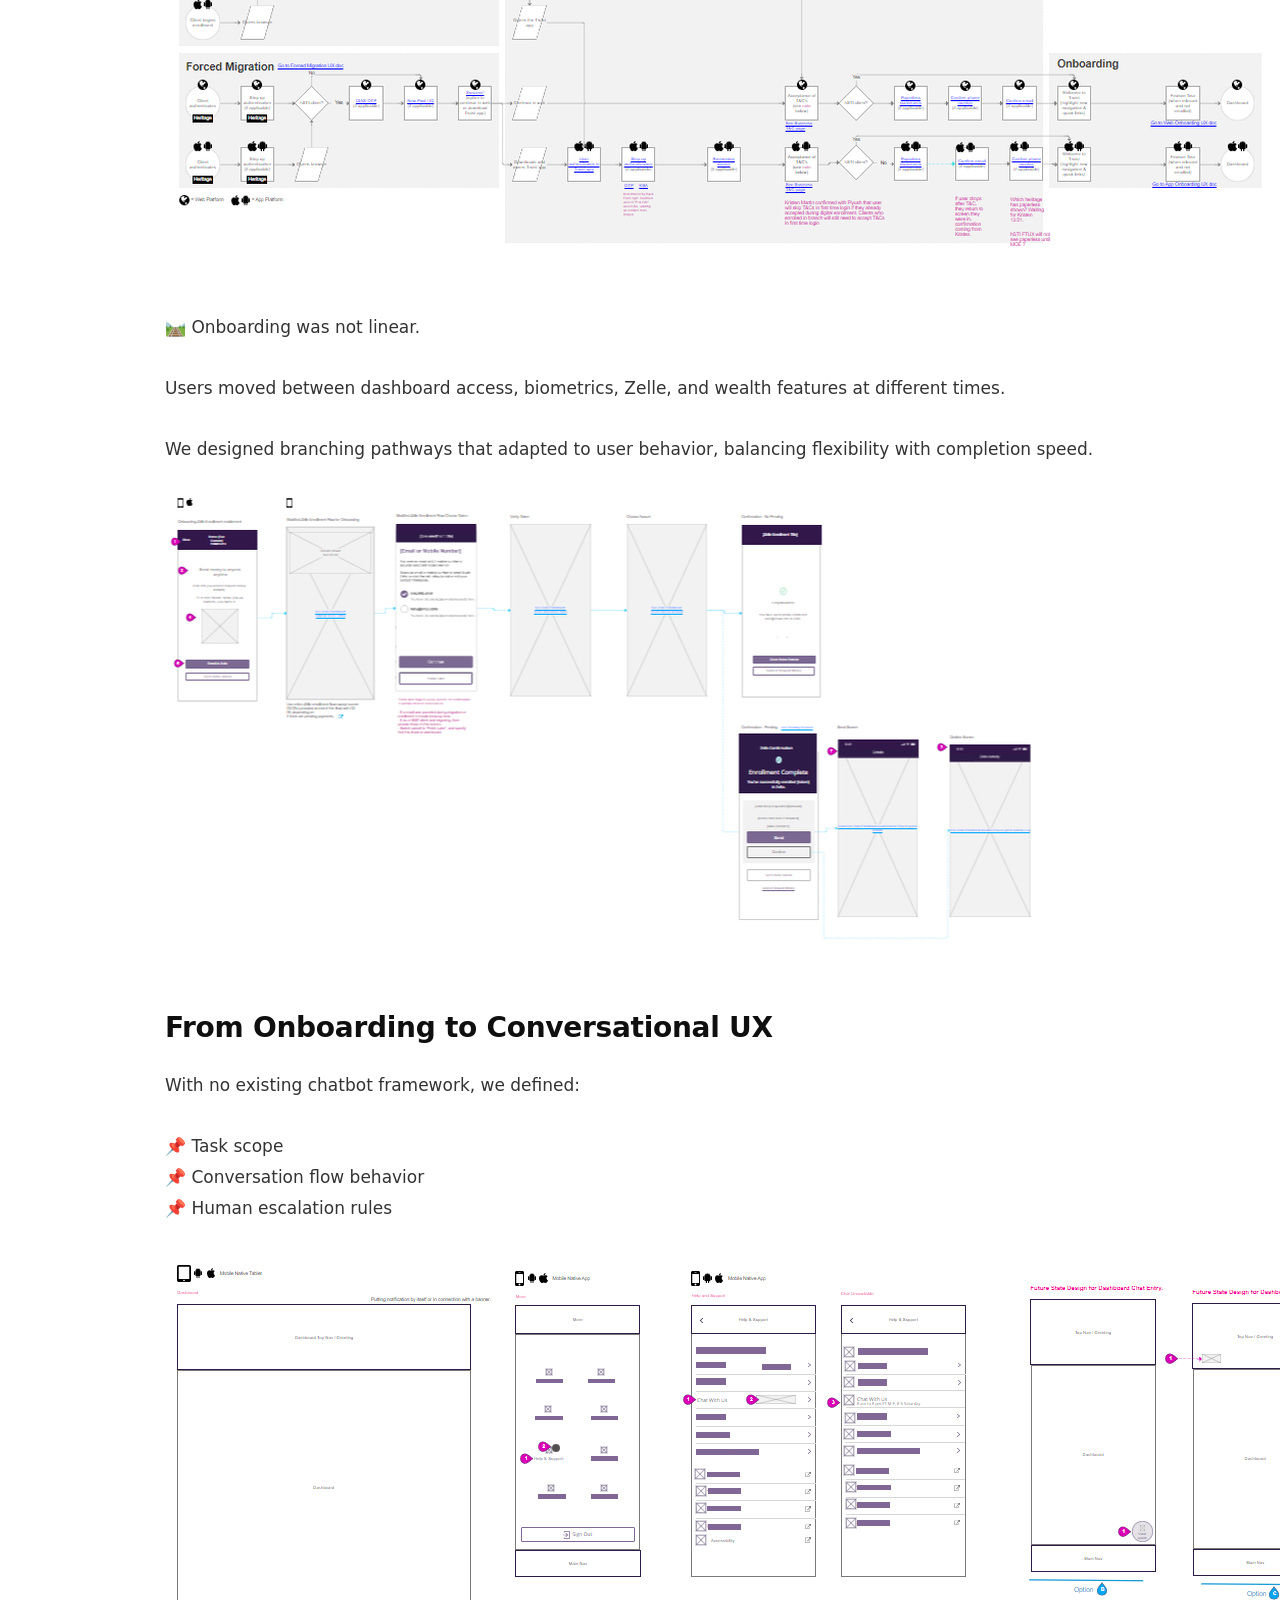
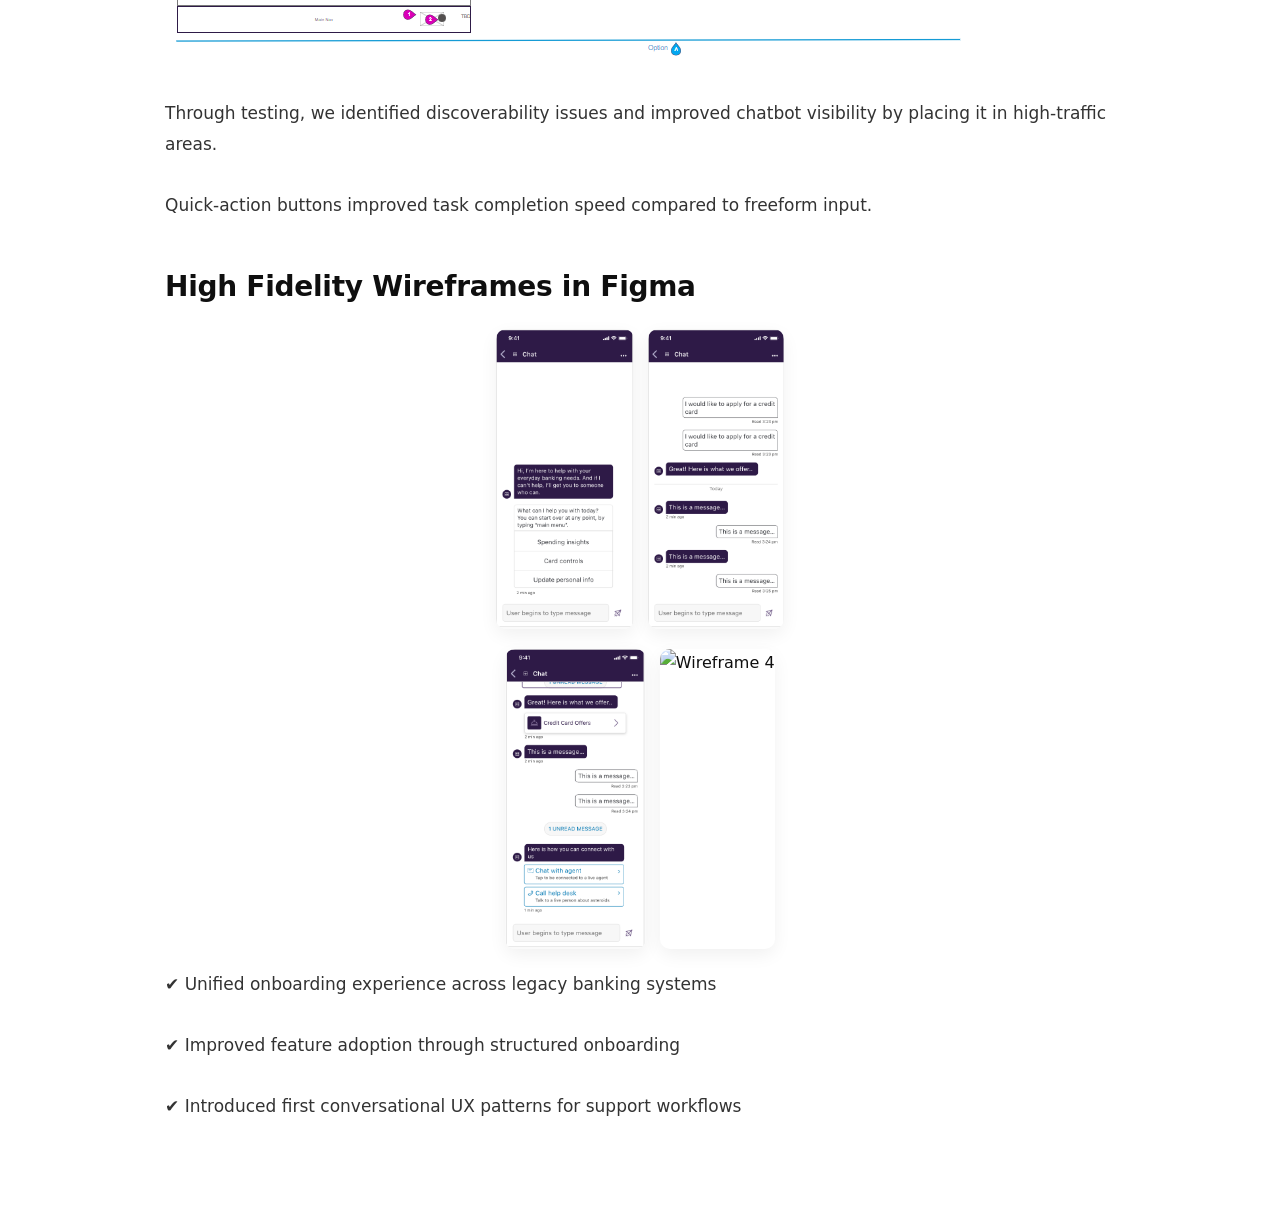
==== commit f32c3eca: "done" ====
--- a/finserv.html
+++ b/finserv.html
@@ -3,26 +3,23 @@
 <head>
   <meta charset="utf-8" />
   <meta name="viewport" content="width=device-width, initial-scale=1" />
-  <title>Financial Services — Truist Case Study</title>
+  <title>Workflow Orchestration | Systems Design Portfolio</title>
   <link rel="stylesheet" href="style.css" />
 </head>
-
 <body>
 
-  <header class="site-header">
-    <div class="nav-container">
-
-      <div class="logo">Systems Design Portfolio</div>
-
-      <nav class="nav">
-        <a href="index.html">Home</a>
-        <a href="finserv.html">Financial Services</a>
-        <a href="utility.html">Utility Systems</a>
-        <a href="systems.html">Systems & Compliance</a>
-      </nav>
-
-    </div>
-  </header>
+ <header class="site-header">
+  <div class="nav-container">
+    <div class="logo">Systems Design Portfolio</div>
+    <nav class="nav">
+      <a href="index.html">Home</a>
+      <a href="finserv.html">Workflow Orchestration</a>
+      <a href="utility.html">Compliance & Risk</a>
+      <a href="systems.html">Interface Architecture</a>
+      <a href="maps.html" onclick="return gateAccess(event)">Developer Tooling</a>
+    </nav>
+  </div>
+</header>
 
   <main class="container">
 
@@ -128,7 +125,7 @@
 
       <div class="image-row">
         <img src="images/t11.PNG" alt="Wireframe 3">
-    
+        <img src="images/t12.PNG" alt="Wireframe 4">
       </div>
     </section>
 
--- a/style.css
+++ b/style.css
@@ -8,50 +8,28 @@
   color: #0f0f0f;
   background: #fff;
   -webkit-font-smoothing: antialiased;
-  text-rendering: optimizeLegibility;
 }
 
-/* =========================
-   LAYOUT
-   ========================= */
+/* 950px width provides a professional column; 40px padding adds the desktop breathing room */
 .container {
-  max-width: 900px;
+  max-width: 950px;
   margin: 96px auto;
-  padding: 0 24px;
+  padding: 0 40px;
+
+  .hero-image {
+  width: 160px;       /* Increased from 80px */
+  height: 160px;      /* Increased from 80px */
+  object-fit: cover;  
+  border-radius: 50%; 
+  box-shadow: 0 4px 12px rgba(0, 0, 0, 0.1);
+  display: block;
+  margin: 0 auto;     
 }
 
-/* =========================
-   TYPOGRAPHY
-   ========================= */
-h1 {
-  font-size: 44px;
-  line-height: 1.1;
-  letter-spacing: -0.03em;
-  margin-bottom: 14px;
-  font-weight: 650;
+.hero-image-wrapper {
+  margin-top: 48px;   /* Slightly more space to accommodate the larger size */
+  margin-bottom: 24px;
 }
-
-h2 {
-  font-size: 20px;
-  font-weight: 650;
-  margin-top: 56px;
-  margin-bottom: 18px;
-  letter-spacing: -0.015em;
-}
-
-h3 {
-  font-size: 17px;
-  font-weight: 650;
-  margin: 0 0 10px 0;
-  letter-spacing: -0.01em;
-}
-
-.subtitle {
-  color: #333;
-  font-size: 17px;
-  line-height: 1.8;
-  max-width: 75ch;
-  margin-bottom: 48px;
 }
 
 /* =========================
@@ -63,146 +41,78 @@
   z-index: 1000;
   background: rgba(255, 255, 255, 0.82);
   backdrop-filter: blur(14px);
-  -webkit-backdrop-filter: blur(14px);
   border-bottom: 1px solid rgba(0, 0, 0, 0.06);
 }
 
 .nav-container {
-  max-width: 900px;
+  max-width: 1200px;
   margin: 0 auto;
-  padding: 14px 24px;
+  padding: 14px 40px;
   display: flex;
   justify-content: space-between;
   align-items: center;
 }
 
-.logo {
-  font-size: 12px;
-  font-weight: 600;
-  letter-spacing: 0.6px;
-  color: #666;
-  text-transform: uppercase;
+.logo { font-size: 12px; font-weight: 600; letter-spacing: 0.6px; color: #666; text-transform: uppercase; }
+.nav { display: flex; gap: 20px; }
+.nav a { font-size: 14px; color: #111; text-decoration: none; padding: 6px 2px; position: relative; }
+.nav a:hover { opacity: 0.55; }
+
+/* =========================
+   TYPOGRAPHY SYSTEM
+   ========================= */
+h1 { 
+  font-size: 40px; 
+  line-height: 1.2; 
+  letter-spacing: -0.02em; 
+  margin-bottom: 24px; 
+  font-weight: 700; 
 }
 
-.nav {
-  display: flex;
-  gap: 20px;
+h2 { 
+  font-size: 28px; 
+  line-height: 1.3;
+  font-weight: 700; 
+  margin-top: 48px; 
+  margin-bottom: 24px; 
+  letter-spacing: -0.01em; 
 }
 
-.nav a {
-  font-size: 14px;
-  color: #111;
-  text-decoration: none;
-  padding: 6px 2px;
-  position: relative;
+h3 {
+  font-size: 20px;
+  line-height: 1.4;
+  font-weight: 650;
+  margin-bottom: 12px;
 }
 
-.nav a:hover {
-  opacity: 0.55;
+p { 
+  font-size: 17px; 
+  line-height: 1.8; 
+  color: #333; 
+  margin-bottom: 16px;
 }
 
-.nav a::after {
-  content: "";
-  position: absolute;
-  left: 0;
-  bottom: -2px;
-  width: 100%;
-  height: 1px;
-  background: #111;
-  transform: scaleX(0);
-  transform-origin: left;
-  transition: transform 0.25s ease;
-}
-
-.nav a:hover::after {
-  transform: scaleX(1);
+.project-desc {
+  font-size: 16px;
+  color: #555;
+  line-height: 1.7;
 }
 
 /* =========================
-   TEXT
+   CARDS & GRID
    ========================= */
-p {
-  font-size: 16px;
-  line-height: 1.8;
-  color: #1a1a1a;
+.project-grid { display: flex; flex-direction: column; gap: 28px; margin-top: 22px; }
+
+.project-card { 
+  border: 1px solid rgba(0, 0, 0, 0.08); 
+  border-radius: 12px; 
+  padding: 32px; 
+  background: #fff; 
+  box-shadow: 0 6px 18px rgba(0, 0, 0, 0.04); 
 }
 
-.muted {
-  color: #555;
-  font-size: 14px;
-  line-height: 1.6;
-}
-
-/* =========================
-   IMAGES & SCALING
-   ========================= */
-img {
-  max-width: 100%;
-  height: auto;
-  display: block;
-}
-
-.image-row {
-  display: flex;
-  gap: 14px;
-  margin: 20px 0;
-  max-height: 300px; 
-  justify-content: center;
-}
-
-.image-row img {
-  max-width: 100%;
-  max-height: 300px;
-  object-fit: contain;
-  border-radius: 10px;
-  box-shadow: 0 6px 18px rgba(0, 0, 0, 0.06);
-}
-
-/* Truist override: Shrink t0.PNG to 40% of standard max-height */
-.project-card img[src="images/t0.PNG"] {
-  max-height: 320px;
-}
-
-@media (max-width: 600px) {
-  .image-row {
-    flex-direction: column;
-  }
-}
-
-/* =========================
-   PROJECT CARDS
-   ========================= */
-.project-grid {
-  display: flex;
-  flex-direction: column;
-  gap: 28px;
-  margin-top: 22px;
-}
-
-.project-card {
-  width: 100%;
-  border: 1px solid rgba(0, 0, 0, 0.08);
-  border-radius: 12px;
-  padding: 24px;
-  background: #fff;
-  box-shadow: 0 6px 18px rgba(0, 0, 0, 0.04);
-  display: flex;
-  flex-direction: column;
-}
-
-.project-desc {
-  font-size: 15px;
-  line-height: 1.75;
-  color: #333;
-  margin-bottom: 14px;
-}
-
-/* =========================
-   BUTTONS
-   ========================= */
 .project-button {
   display: inline-block;
-  align-self: flex-start;
   padding: 10px 14px;
   font-size: 13px;
   font-weight: 500;
@@ -210,71 +120,22 @@
   background: #111;
   color: #fff;
   text-decoration: none;
-  transition: transform 0.15s ease, opacity 0.2s ease;
-}
-
-.project-button:hover {
-  opacity: 0.85;
-  transform: translateY(-1px);
+  margin-top: 10px;
 }
 
 /* =========================
-   FOOTER
+   TOAST & UTILS
    ========================= */
-.site-footer {
-  border-top: 1px solid #e5e5e5;
-  margin-top: 80px;
-  padding: 40px 24px;
-  font-size: 0.9rem;
-  color: #666;
+.context-toast { 
+  background: #fff3cd; 
+  padding: 1rem; 
+  border-radius: 4px; 
+  font-size: 0.9em; 
+  margin-bottom: 2rem; 
+  border: 1px solid #ffeeba; 
 }
 
-.footer-container {
-  max-width: 900px;
-  margin: 0 auto;
-  display: flex;
-  justify-content: space-between;
-  align-items: center;
-}
+.image-row { display: flex; gap: 14px; margin: 20px 0; justify-content: center; }
+.image-row img { border-radius: 10px; box-shadow: 0 6px 18px rgba(0, 0, 0, 0.06); max-height: 300px; }
 
-.footer-link {
-  color: #000;
-  text-decoration: none;
-  font-weight: 500;
-}
-
-.footer-link:hover {
-  text-decoration: underline;
-}
-
-a {
-  color: #111;
-  text-decoration: none;
-}
-
-a:hover {
-  opacity: 0.65;
-}
-
-/* =========================
-   UTILITY CASE STUDY OVERRIDE
-   Reduces images to 60% width (40% reduction)
-   ========================= */
-.case-study-content img {
-    width: 60%;
-    margin: 30px auto; /* Centers the images and adds vertical breathing room */
-    display: block;    /* Ensures 'margin: auto' works for centering */
-    box-shadow: none;  /* Optional: keeps them flatter if preferred */
-}
-
-/* Optional: Ensure list-embedded images don't look weird at 60% */
-.case-study-content li img {
-    margin: 10px 0;
-}
-
-/* Center align captions */
-.case-study-content .muted {
-    text-align: center;
-    display: block;
-    margin-top: 5px; /* Adjust spacing between image and caption */
-}+.case-study-content img { width: 60%; margin: 30px auto; display: block; }
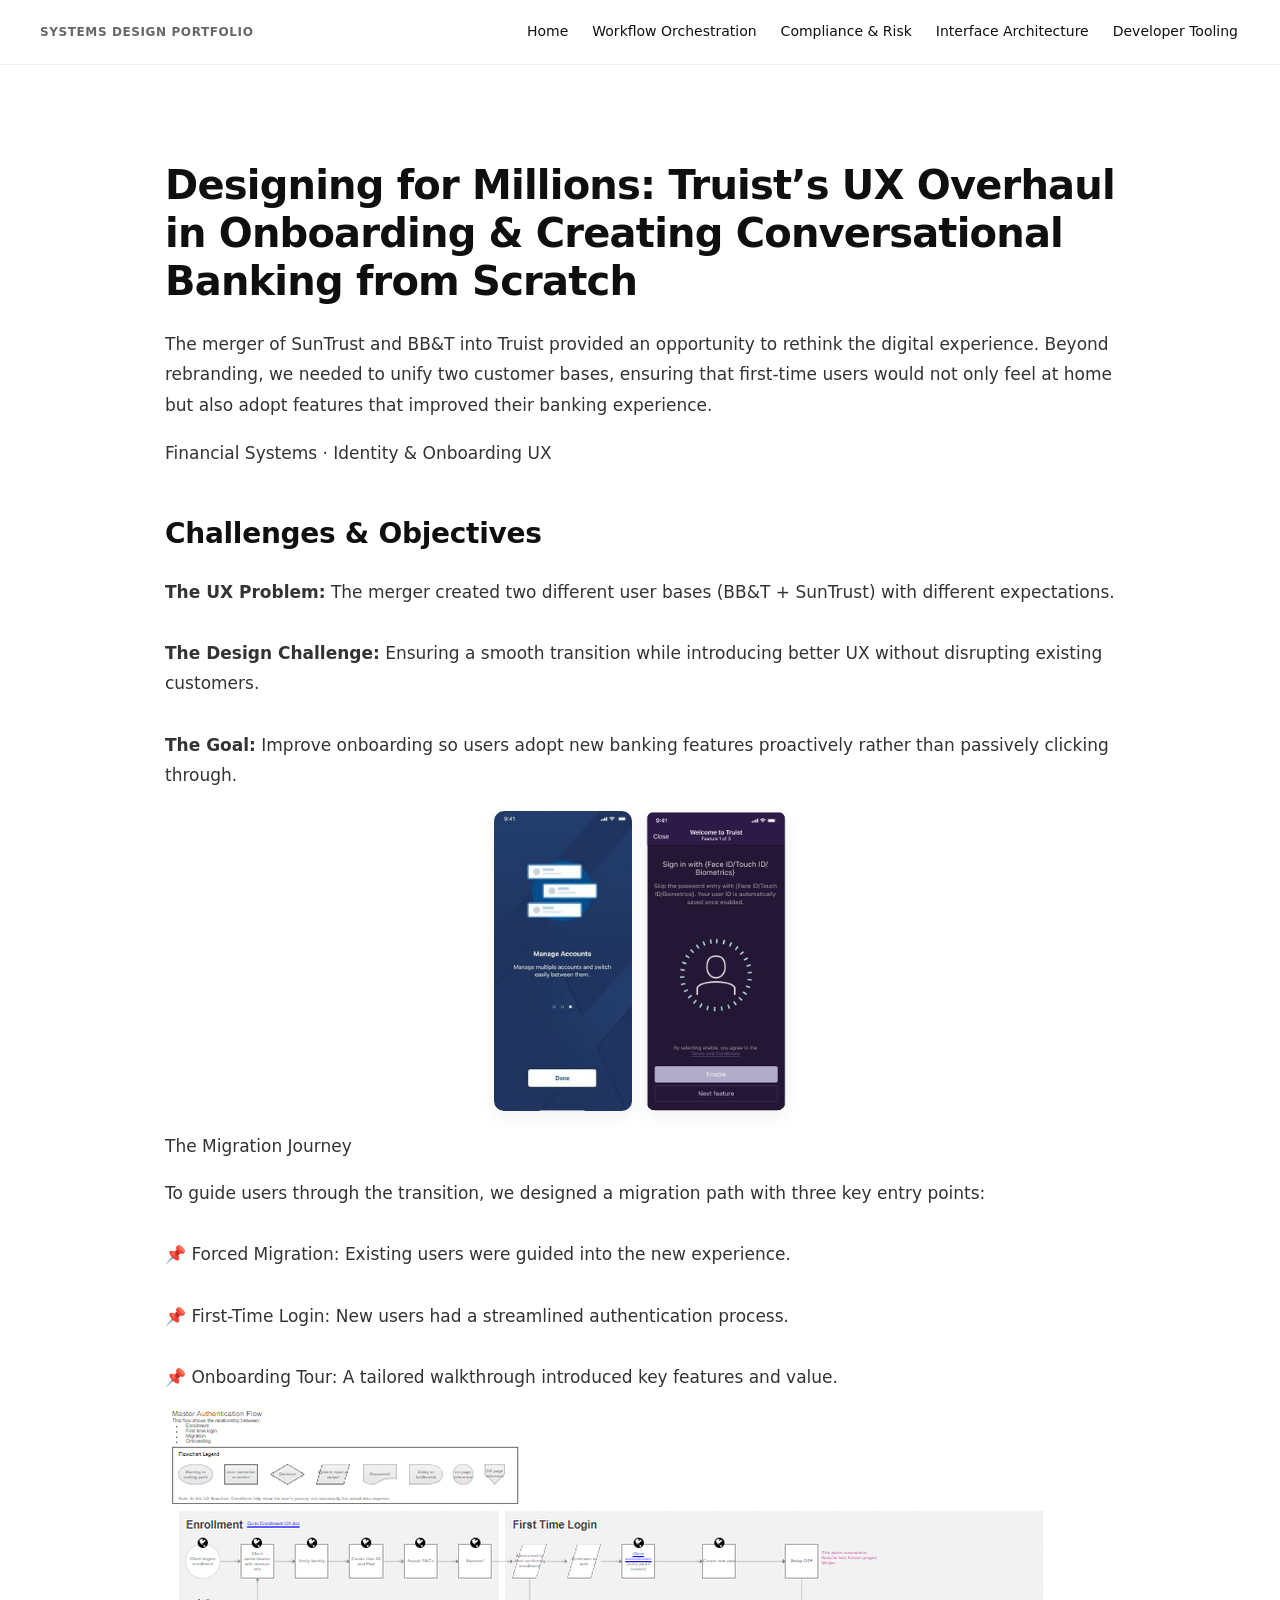
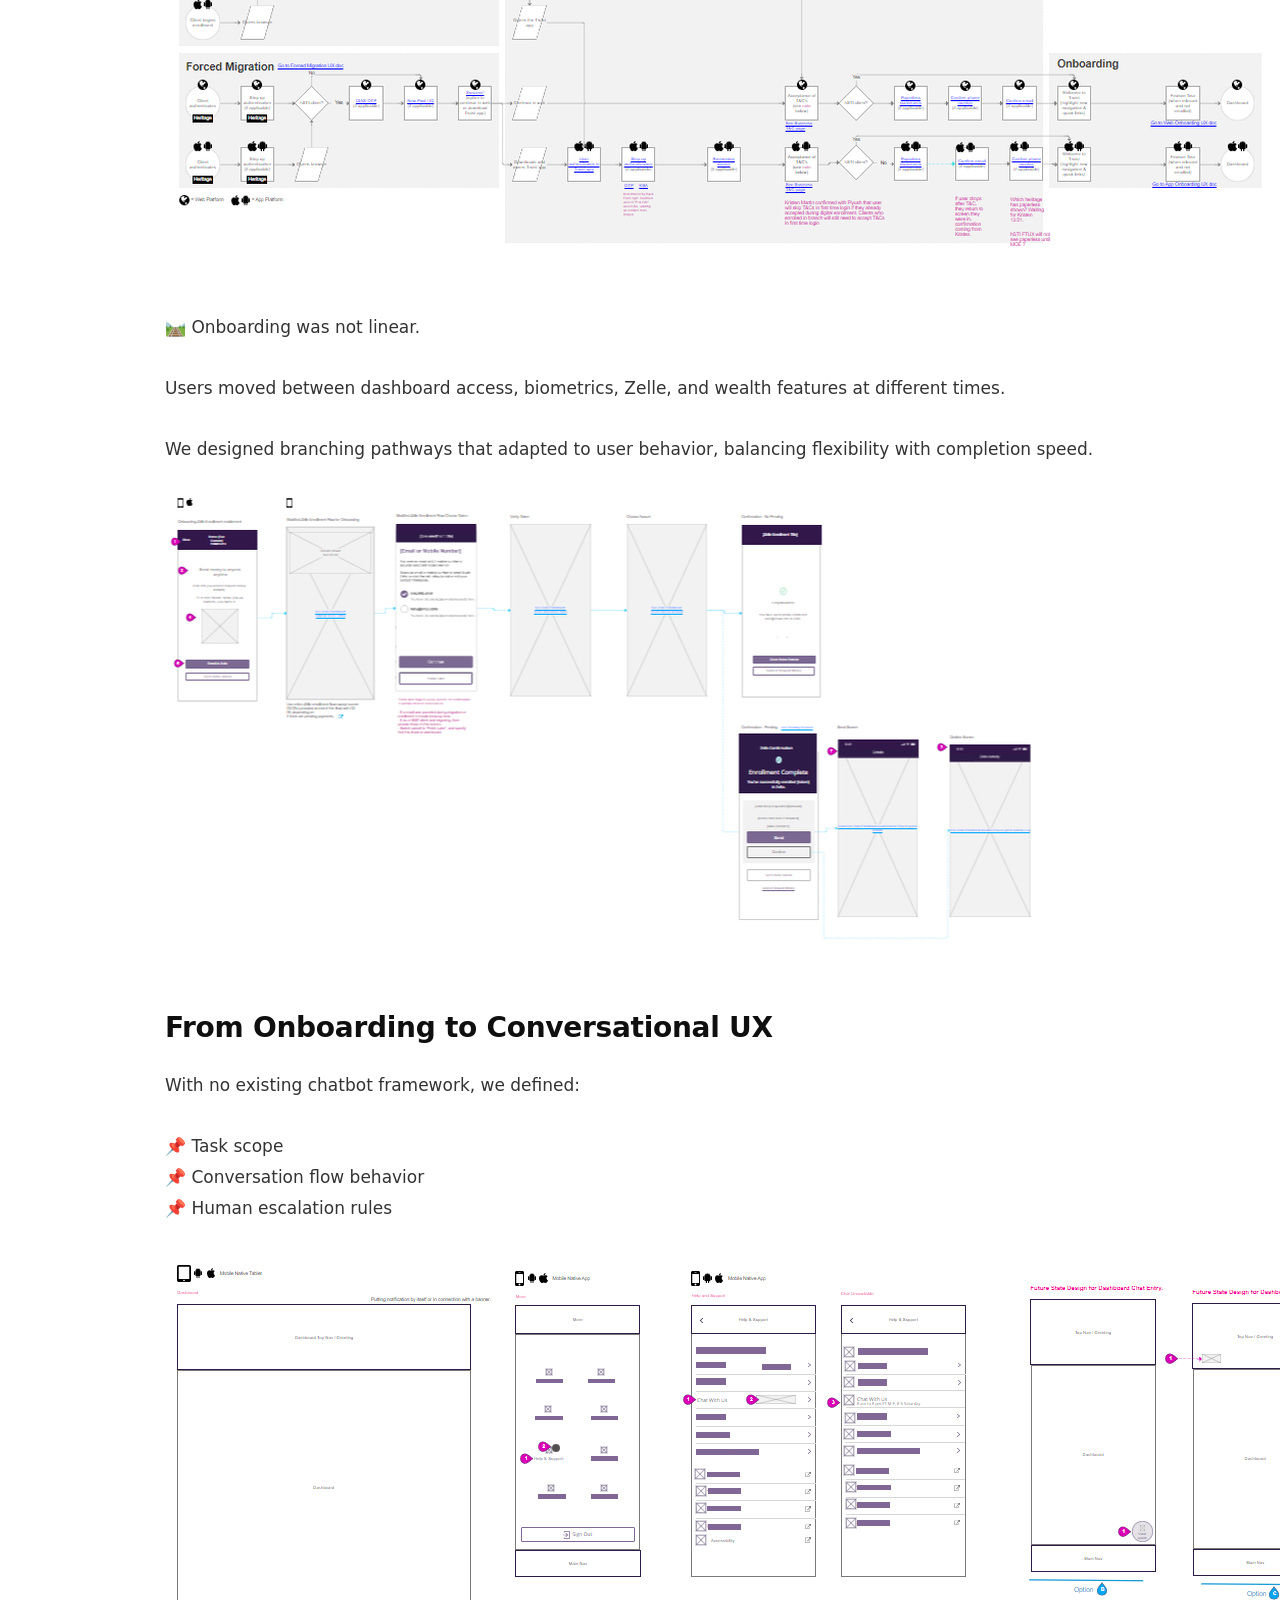
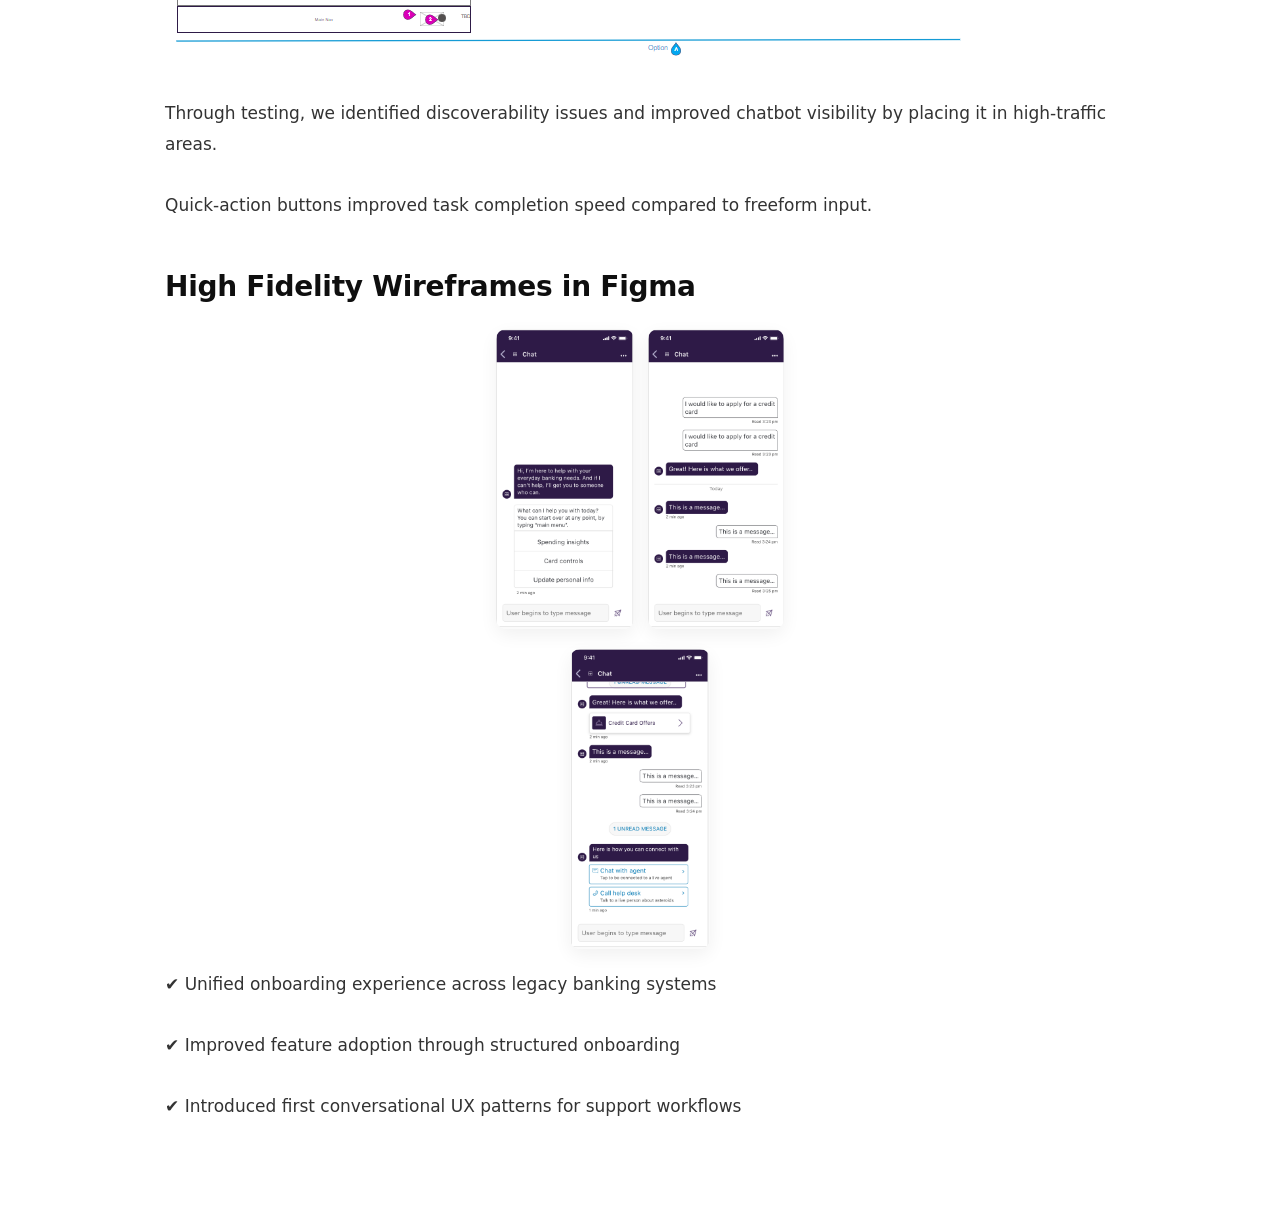
==== commit 4c342a09: "done" ====
--- a/finserv.html
+++ b/finserv.html
@@ -125,7 +125,7 @@
 
       <div class="image-row">
         <img src="images/t11.PNG" alt="Wireframe 3">
-        <img src="images/t12.PNG" alt="Wireframe 4">
+      
       </div>
     </section>
 
